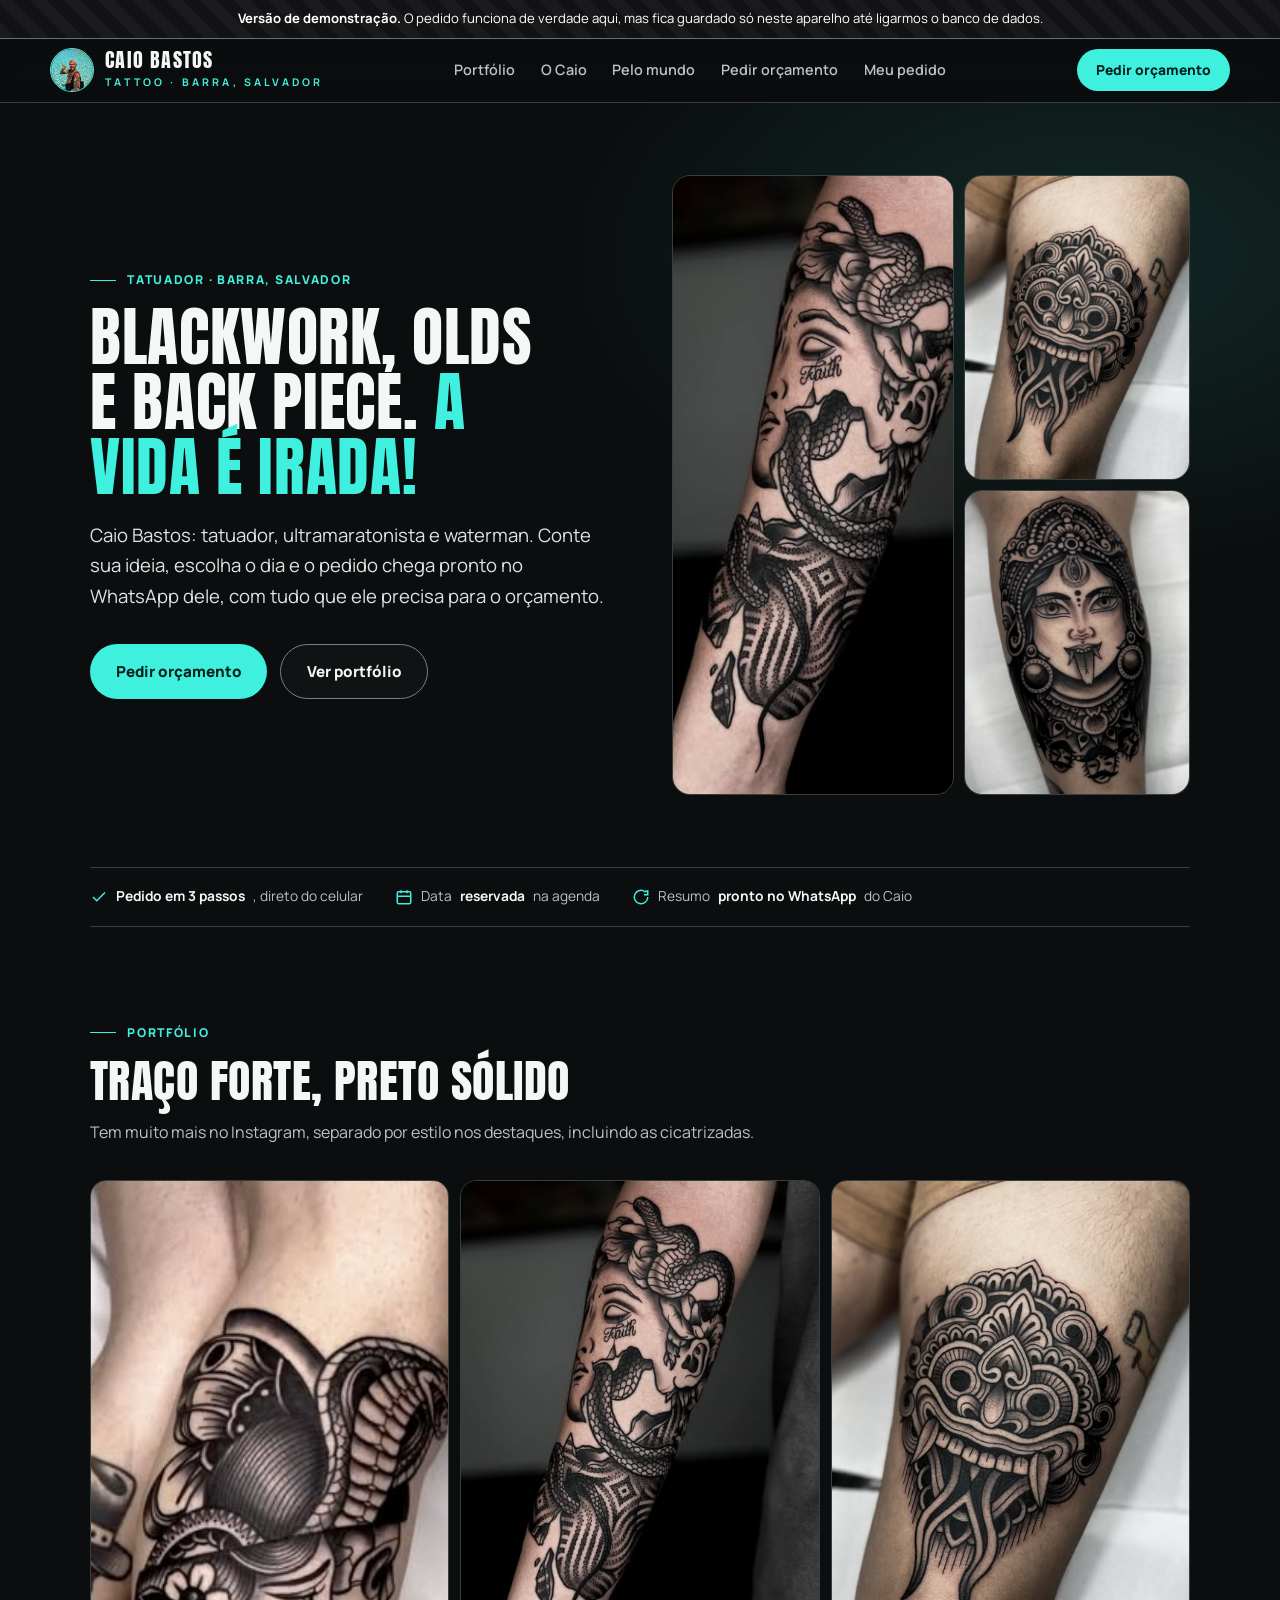
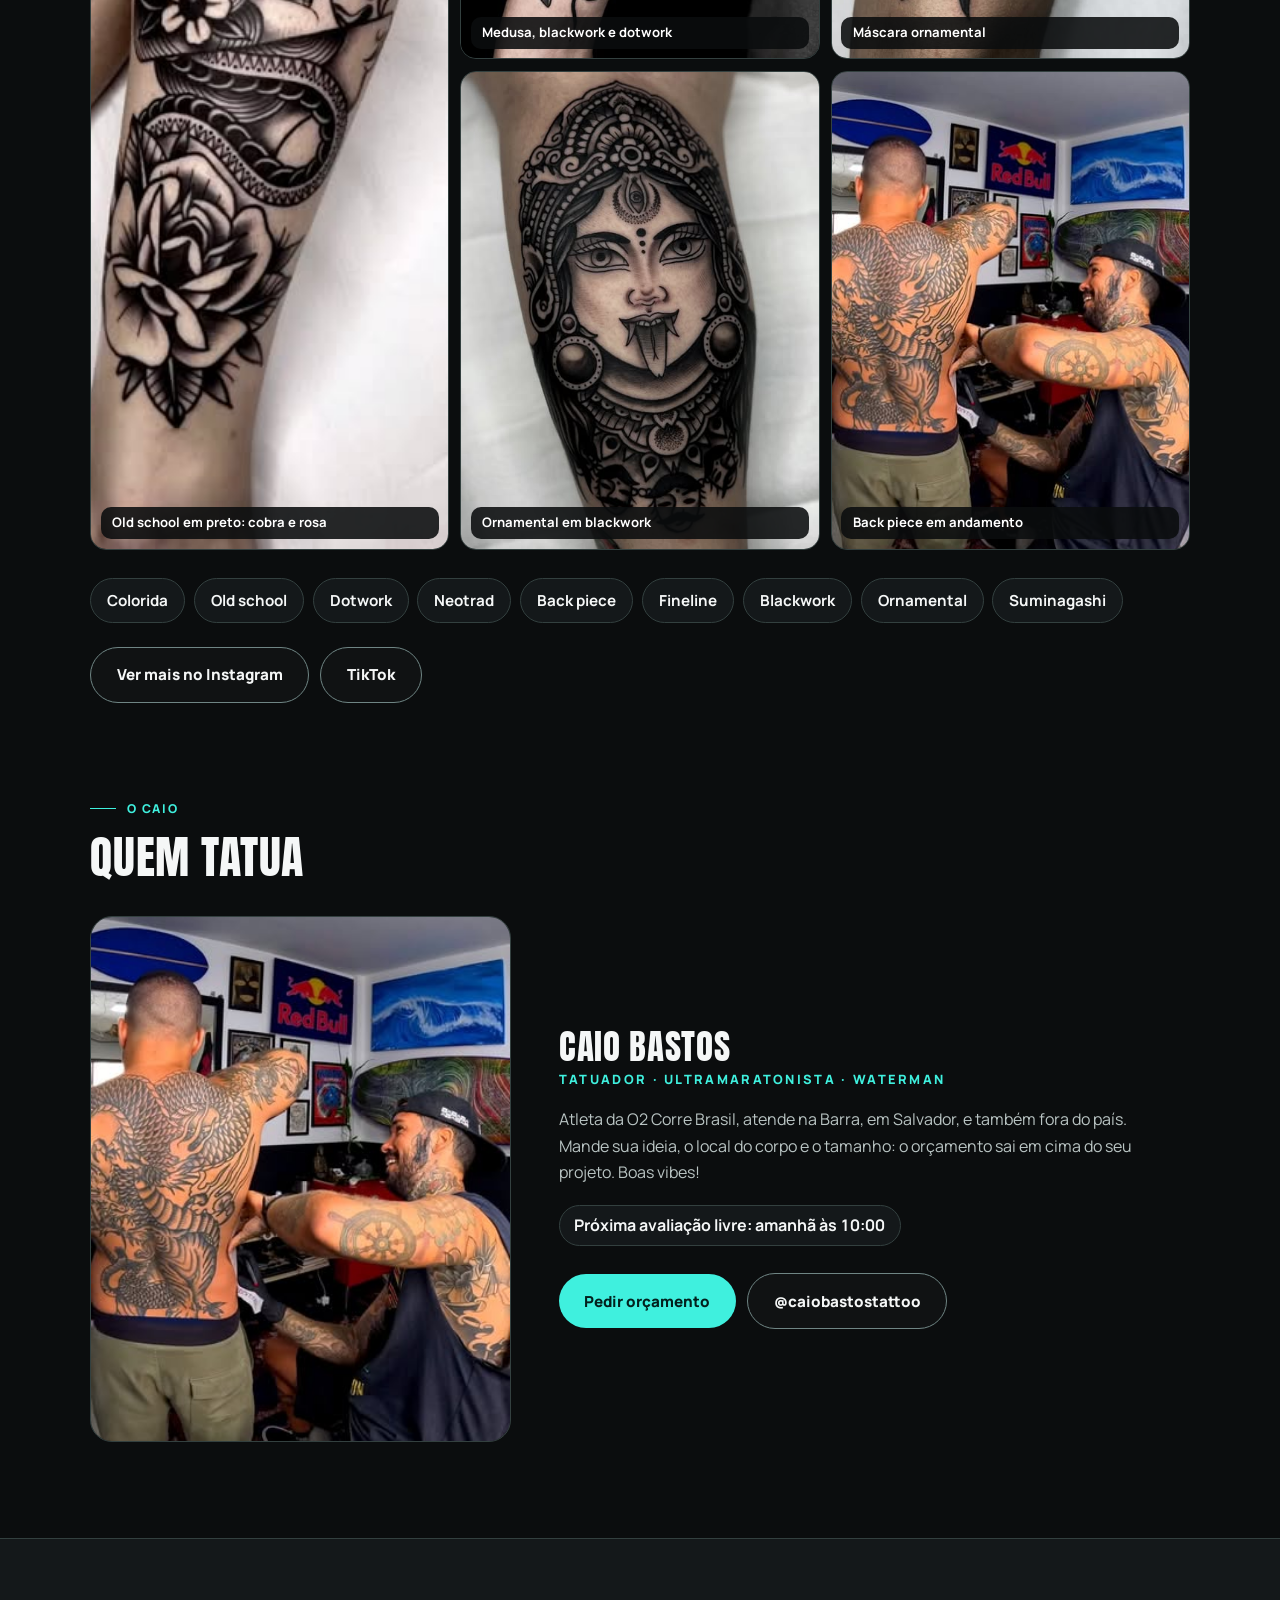
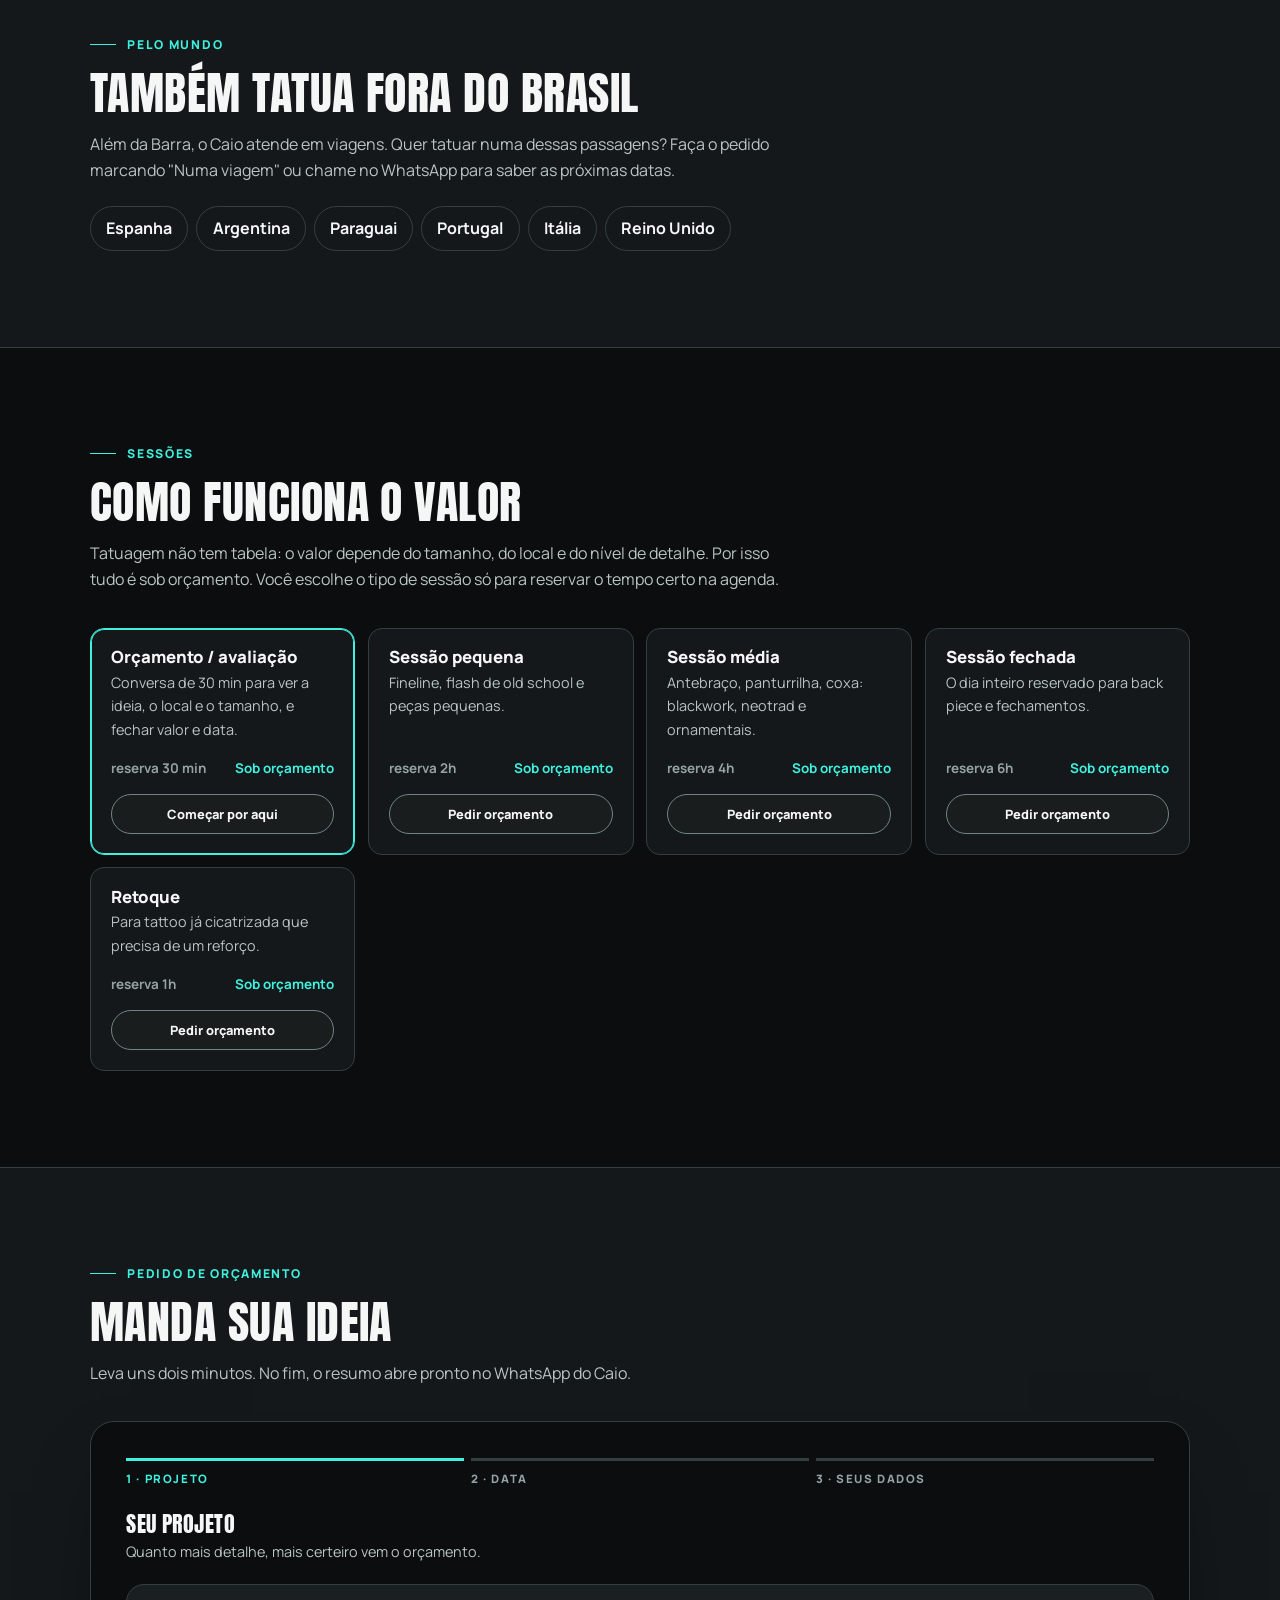
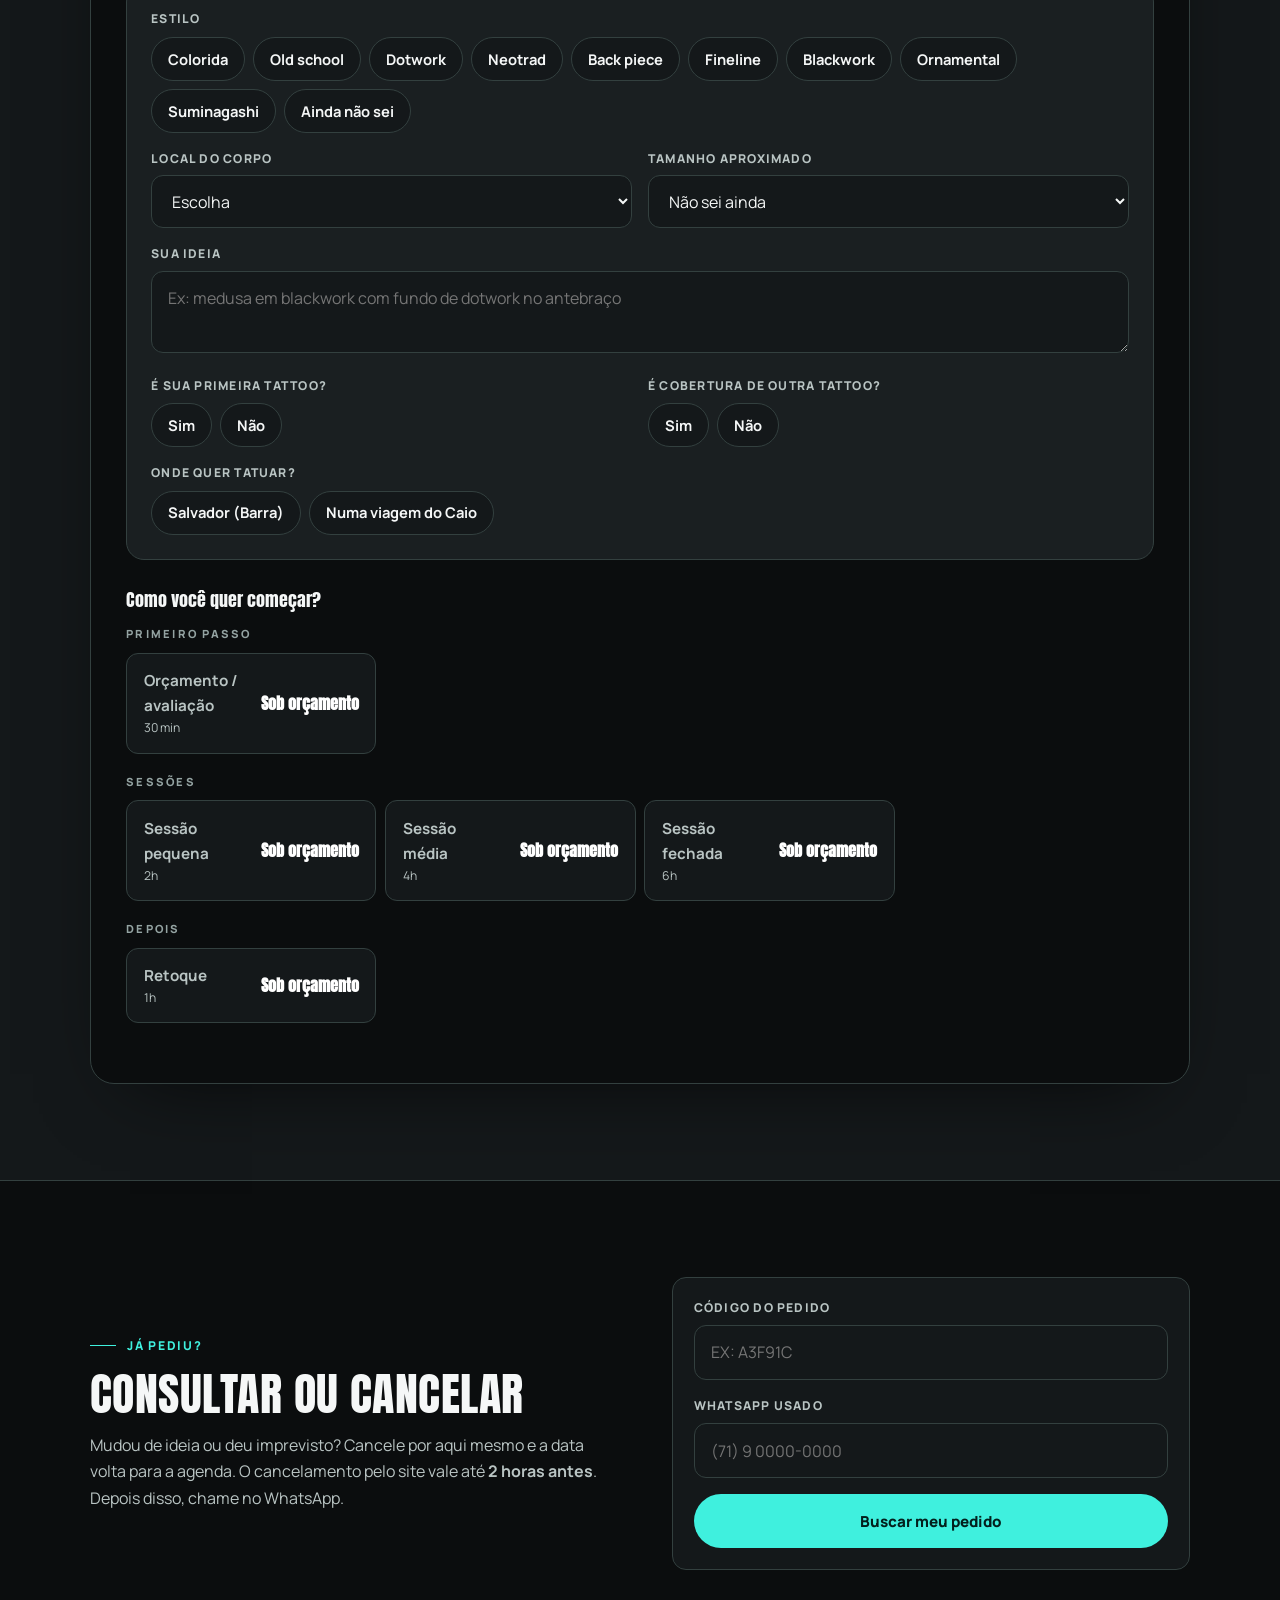
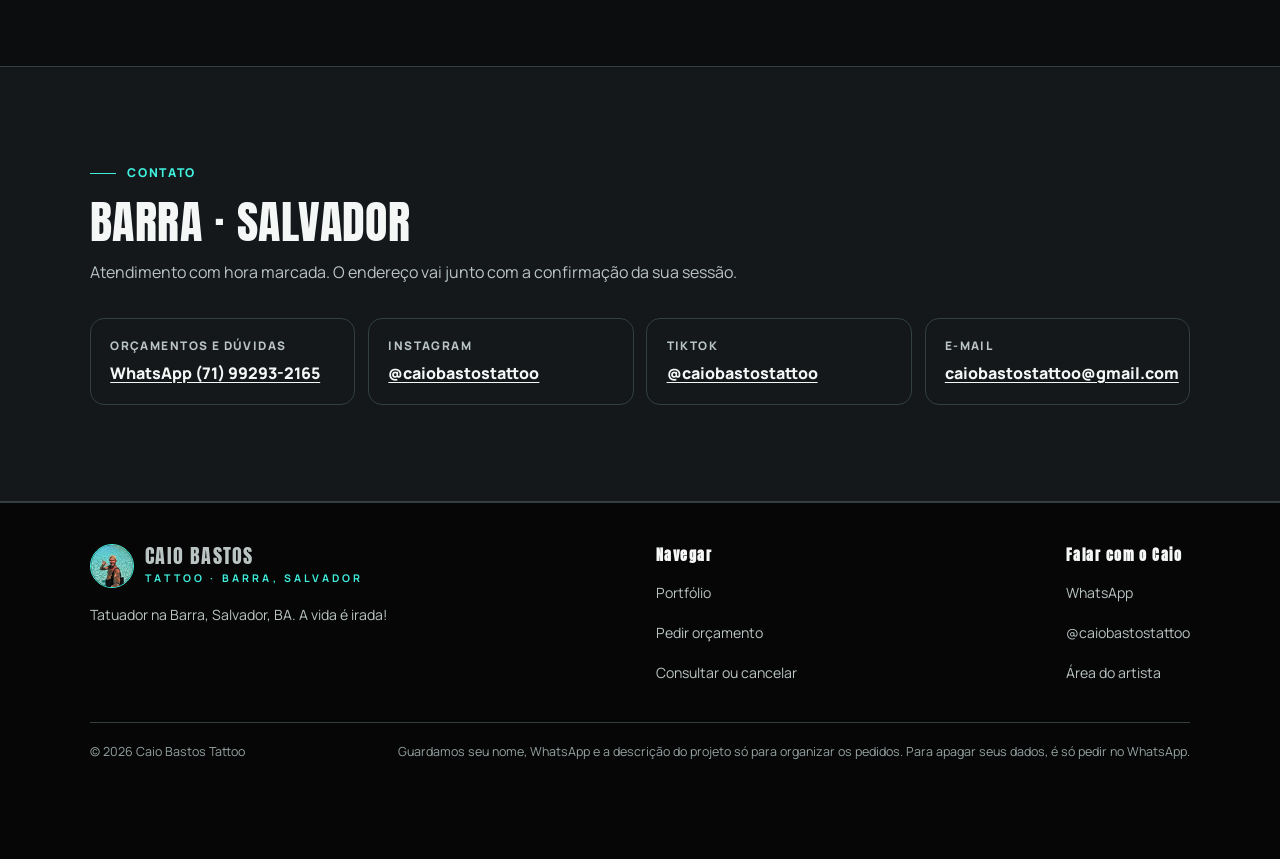
==== index.html @ d9822161 "Atualiza o site" ====
<!DOCTYPE html>
<html lang="pt-BR">
<head>
<meta charset="UTF-8">
<meta name="viewport" content="width=device-width, initial-scale=1.0">
<title>Caio Bastos Tattoo · Orçamento na Barra, Salvador</title>
<meta name="description" content="Caio Bastos, tatuador na Barra, Salvador. Blackwork, olds, dotwork, neotrad, back piece, fineline, ornamentais e suminagashi. Conte sua ideia e reserve a data.">
<meta name="theme-color" content="#0B0D0E">
<link rel="icon" href="fotos/perfil.jpg">

<meta property="og:type" content="website">
<meta property="og:title" content="Caio Bastos Tattoo · Peça seu orçamento">
<meta property="og:description" content="Conte sua ideia, escolha o dia e mande o pedido pronto no WhatsApp do Caio.">
<meta property="og:image" content="fotos/post-3.jpg">
<meta property="og:locale" content="pt_BR">
<meta name="twitter:card" content="summary_large_image">

<link rel="preconnect" href="https://fonts.googleapis.com">
<link rel="preconnect" href="https://fonts.gstatic.com" crossorigin>
<link href="https://fonts.googleapis.com/css2?family=Anton&family=Manrope:wght@400;500;600;700;800&display=swap" rel="stylesheet">
<link rel="stylesheet" href="assets/estilo.css?v=20260923223228">

<script type="application/ld+json">
{
  "@context":"https://schema.org",
  "@type":"TattooParlor",
  "name":"Caio Bastos Tattoo",
  "slogan":"A vida é irada!",
  "image":"fotos/post-3.jpg",
  "telephone":"+55 71 99293-2165",
  "email":"caiobastostattoo@gmail.com",
  "address":{"@type":"PostalAddress","addressLocality":"Salvador","addressRegion":"BA","addressCountry":"BR"},
  "sameAs":["https://www.instagram.com/caiobastostattoo/","https://www.tiktok.com/@caiobastostattoo","https://linktr.ee/caiobastostattoo"]
}
</script>
</head>
<body>

<div id="faixa-demo" class="faixa-demo" hidden>
  <b>Versão de demonstração.</b> O pedido funciona de verdade aqui, mas fica guardado só neste aparelho até ligarmos o banco de dados.
</div>

<!-- ================= TOPO ================= -->
<header class="topo">
  <div class="wrap topo-in">
    <a class="marca" href="#" aria-label="Caio Bastos Tattoo, início">
      <img src="fotos/perfil.jpg" alt="" width="44" height="44">
      <span><b>CAIO BASTOS</b><small>Tattoo · Barra, Salvador</small></span>
    </a>
    <nav class="menu">
      <a href="#portfolio">Portfólio</a>
      <a href="#artista">O Caio</a>
      <a href="#viagens">Pelo mundo</a>
      <a href="#agendar">Pedir orçamento</a>
      <a href="#meu-horario">Meu pedido</a>
    </nav>
    <a class="btn btn-prata" href="#agendar">Pedir orçamento</a>
  </div>
</header>

<!-- ================= CAPA: portfólio na frente ================= -->
<section class="capa capa-tattoo">
  <div class="wrap capa-in">
    <div class="capa-txt">
      <p class="olho">Tatuador · Barra, Salvador</p>
      <h1>Blackwork, olds e back piece. <span class="prata-texto">A vida é irada!</span></h1>
      <p class="lead">
        Caio Bastos: tatuador, ultramaratonista e waterman. Conte sua ideia, escolha o dia
        e o pedido chega pronto no WhatsApp dele, com tudo que ele precisa para o orçamento.
      </p>
      <div class="capa-ctas">
        <a class="btn btn-prata" href="#agendar">Pedir orçamento</a>
        <a class="btn btn-linha" href="#portfolio">Ver portfólio</a>
      </div>
    </div>

    <div class="mosaico" aria-label="Trabalhos do Caio">
      <figure><img src="fotos/post-3.jpg" style="object-position:40% 50%" alt="Medusa em blackwork com dotwork no antebraço."></figure>
      <figure><img src="fotos/post-1.jpg" alt="Máscara ornamental em blackwork na coxa."></figure>
      <figure><img src="fotos/post-5.jpg" alt="Divindade ornamental em blackwork na perna."></figure>
    </div>
  </div>
</section>

<div class="wrap">
  <div class="selos">
    <span><svg width="18" height="18" viewBox="0 0 24 24" fill="none" stroke="currentColor" stroke-width="2"><path d="M20 6 9 17l-5-5"/></svg><b>Pedido em 3 passos</b>, direto do celular</span>
    <span><svg width="18" height="18" viewBox="0 0 24 24" fill="none" stroke="currentColor" stroke-width="2"><rect x="3" y="5" width="18" height="16" rx="2"/><path d="M8 3v4M16 3v4M3 11h18"/></svg>Data <b>reservada</b> na agenda</span>
    <span><svg width="18" height="18" viewBox="0 0 24 24" fill="none" stroke="currentColor" stroke-width="2"><path d="M21 12a9 9 0 1 1-3.6-7.2L21 4v5h-5"/></svg>Resumo <b>pronto no WhatsApp</b> do Caio</span>
  </div>
</div>

<!-- ================= PORTFÓLIO ================= -->
<section class="secao" id="portfolio">
  <div class="wrap">
    <p class="olho">Portfólio</p>
    <h2>Traço forte, preto sólido</h2>
    <p class="sub">Tem muito mais no Instagram, separado por estilo nos destaques, incluindo as cicatrizadas.</p>
    <div class="portfolio">
      <figure class="grande"><img src="fotos/post-2.jpg" loading="lazy" alt="Old school em preto na perna: rosto com flor, cobra e rosa."><figcaption>Old school em preto: cobra e rosa</figcaption></figure>
      <figure><img src="fotos/post-3.jpg" loading="lazy" alt="Medusa em blackwork com dotwork no antebraço."><figcaption>Medusa, blackwork e dotwork</figcaption></figure>
      <figure><img src="fotos/post-1.jpg" loading="lazy" alt="Máscara ornamental em blackwork na coxa."><figcaption>Máscara ornamental</figcaption></figure>
      <figure><img src="fotos/post-5.jpg" loading="lazy" alt="Divindade ornamental em blackwork na perna."><figcaption>Ornamental em blackwork</figcaption></figure>
      <figure><img src="fotos/post-4.jpg" loading="lazy" style="object-position:50% 72%" alt="Caio Bastos trabalhando num back piece nas costas de um cliente."><figcaption>Back piece em andamento</figcaption></figure>
    </div>
    <div class="estilos" id="lista-estilos"></div>
    <div class="acoes">
      <a class="btn btn-linha" href="https://www.instagram.com/caiobastostattoo/" target="_blank" rel="noopener">Ver mais no Instagram</a>
      <a class="btn btn-linha" href="https://www.tiktok.com/@caiobastostattoo" target="_blank" rel="noopener">TikTok</a>
    </div>
  </div>
</section>

<!-- ================= ARTISTA ================= -->
<section class="secao" id="artista" style="padding-top:0">
  <div class="wrap">
    <p class="olho">O Caio</p>
    <h2>Quem tatua</h2>
    <div class="artista">
      <figure class="artista-foto"><img src="fotos/post-4.jpg" loading="lazy" style="object-position:70% 70%" alt="Caio Bastos tatuando no estúdio."></figure>
      <div>
        <h3>Caio Bastos</h3>
        <p class="cargo">Tatuador · Ultramaratonista · Waterman</p>
        <p>
          Atleta da O2 Corre Brasil, atende na Barra, em Salvador, e também fora do país.
          Mande sua ideia, o local do corpo e o tamanho: o orçamento sai em cima do seu projeto.
          Boas vibes!
        </p>
        <span class="livre" id="livre-avaliacao">Vendo a agenda…</span>
        <div class="acoes">
          <a class="btn btn-prata" href="#agendar">Pedir orçamento</a>
          <a class="btn btn-linha" href="https://www.instagram.com/caiobastostattoo/" target="_blank" rel="noopener">@caiobastostattoo</a>
        </div>
      </div>
    </div>
  </div>
</section>

<!-- ================= VIAGENS ================= -->
<section class="secao" id="viagens" style="background:var(--grafite);border-block:1px solid var(--borda)">
  <div class="wrap">
    <p class="olho">Pelo mundo</p>
    <h2>Também tatua fora do Brasil</h2>
    <p class="sub">
      Além da Barra, o Caio atende em viagens. Quer tatuar numa dessas passagens?
      Faça o pedido marcando "Numa viagem" ou chame no WhatsApp para saber as próximas datas.
    </p>
    <div class="paises" id="paises"></div>
  </div>
</section>

<!-- ================= SESSÕES ================= -->
<section class="secao" id="sessoes">
  <div class="wrap">
    <p class="olho">Sessões</p>
    <h2>Como funciona o valor</h2>
    <p class="sub">
      Tatuagem não tem tabela: o valor depende do tamanho, do local e do nível de detalhe.
      Por isso tudo é sob orçamento. Você escolhe o tipo de sessão só para reservar o tempo certo na agenda.
    </p>
    <div class="tipos" id="tipos"><div class="carregando">Carregando…</div></div>
  </div>
</section>

<!-- ================= PEDIDO ================= -->
<section class="secao agendar" id="agendar">
  <div class="wrap">
    <p class="olho">Pedido de orçamento</p>
    <h2>Manda sua ideia</h2>
    <p class="sub">Leva uns dois minutos. No fim, o resumo abre pronto no WhatsApp do Caio.</p>

    <div class="painel" id="agendar-app">

      <div class="passos" id="passos">
        <div class="passo" data-estado="atual">1 · Artista</div>
        <div class="passo" data-estado="aberto">2 · Projeto</div>
        <div class="passo" data-estado="aberto">3 · Data</div>
        <div class="passo" data-estado="aberto">4 · Seus dados</div>
      </div>

      <div class="escolhas" id="escolhas" hidden></div>

      <!-- 1 (some sozinha: um artista só) -->
      <div class="etapa" data-etapa="1" data-ativa>
        <h3>Com quem você quer tatuar?</h3>
        <div class="lista-barbeiros" id="lista-barbeiros"></div>
      </div>

      <!-- 2 -->
      <div class="etapa" data-etapa="2">
        <h3>Seu projeto</h3>
        <p class="dica">Quanto mais detalhe, mais certeiro vem o orçamento.</p>

        <div class="projeto" id="projeto">
          <div class="campos">
            <div id="pj-estilo-box">
              <span class="rotulo-campo">Estilo</span>
              <div class="chips" id="pj-estilo" role="group" aria-label="Estilo"></div>
            </div>
            <div class="campos-2">
              <div class="campo">
                <label for="pj-local">Local do corpo</label>
                <select id="pj-local">
                  <option value="">Escolha</option>
                  <option>Antebraço</option><option>Braço</option><option>Ombro</option>
                  <option>Mão / dedos</option><option>Costas</option><option>Costela</option>
                  <option>Peito</option><option>Barriga</option><option>Coxa</option>
                  <option>Perna / panturrilha</option><option>Pé / tornozelo</option>
                  <option>Pescoço / nuca</option><option>Outro</option>
                </select>
              </div>
              <div class="campo">
                <label for="pj-tamanho">Tamanho aproximado</label>
                <select id="pj-tamanho">
                  <option value="">Não sei ainda</option>
                  <option>Até 5 cm</option><option>5 a 10 cm</option><option>10 a 20 cm</option>
                  <option>Mais de 20 cm</option><option>Fechamento (braço, perna ou costas)</option>
                </select>
              </div>
            </div>
            <div class="campo">
              <label for="pj-ideia">Sua ideia</label>
              <textarea id="pj-ideia" maxlength="600" placeholder="Ex: medusa em blackwork com fundo de dotwork no antebraço"></textarea>
            </div>
            <div class="campos-2">
              <div>
                <span class="rotulo-campo">É sua primeira tattoo?</span>
                <div class="chips" data-grupo="primeira" data-rotulo="Primeira tattoo"><button type="button" class="chip" aria-pressed="false">Sim</button><button type="button" class="chip" aria-pressed="false">Não</button></div>
              </div>
              <div>
                <span class="rotulo-campo">É cobertura de outra tattoo?</span>
                <div class="chips" data-grupo="cobertura" data-rotulo="Cobertura"><button type="button" class="chip" aria-pressed="false">Sim</button><button type="button" class="chip" aria-pressed="false">Não</button></div>
              </div>
            </div>
            <div>
              <span class="rotulo-campo">Onde quer tatuar?</span>
              <div class="chips" data-grupo="onde" data-rotulo="Onde"><button type="button" class="chip" aria-pressed="false">Salvador (Barra)</button><button type="button" class="chip" aria-pressed="false">Numa viagem do Caio</button></div>
            </div>
          </div>
        </div>

        <p class="passo-titulo">Como você quer começar?</p>
        <div id="msg-projeto"></div>
        <div id="lista-servicos"></div>
        <div class="acoes"><button class="voltar" type="button" data-voltar="1">← Trocar o artista</button></div>
      </div>

      <!-- 3 -->
      <div class="etapa" data-etapa="3">
        <h3>Escolha o dia preferido</h3>
        <p class="dica">O horário marca o começo da sessão em Salvador. Se for numa viagem, escolha qualquer data: o Caio combina o resto pelo WhatsApp.</p>
        <div class="fita" id="fita-dias"></div>
        <p class="titulo-dia" id="titulo-dia"></p>
        <div id="caixa-horas"></div>
        <div class="acoes"><button class="voltar" type="button" data-voltar="2">← Voltar ao projeto</button></div>
      </div>

      <!-- 4 -->
      <div class="etapa" data-etapa="4">
        <h3>Quase lá</h3>
        <p class="dica">Só falta saber com quem o Caio vai falar.</p>
        <div class="resumo" id="resumo"></div>
        <form id="form-cliente" novalidate>
          <div class="campos">
            <div class="campo">
              <label for="cli-nome">Seu nome</label>
              <input id="cli-nome" name="nome" type="text" autocomplete="name" placeholder="Como te chamam" required>
            </div>
            <div class="campo">
              <label for="cli-tel">WhatsApp</label>
              <input id="cli-tel" name="tel" type="tel" inputmode="numeric" autocomplete="tel" placeholder="(71) 9 0000-0000" required>
              <p class="ajuda">Para o Caio falar com você sobre o orçamento. Não vai para lista de propaganda.</p>
            </div>
            <div class="campo">
              <label for="cli-obs">Referência <span style="text-transform:none;letter-spacing:0;font-weight:500">(opcional)</span></label>
              <textarea id="cli-obs" name="obs" maxlength="240" placeholder="Link de uma imagem de referência, ou algo que o Caio precisa saber"></textarea>
            </div>
          </div>
          <div id="msg-form"></div>
          <div class="acoes">
            <button class="btn btn-prata" id="btn-confirmar" type="submit">Enviar pedido</button>
            <button class="voltar" type="button" data-voltar="3">← Trocar o dia</button>
          </div>
        </form>
      </div>

      <!-- 5 -->
      <div class="etapa" data-etapa="5">
        <div class="sucesso">
          <div class="selo-ok" aria-hidden="true">
            <svg width="30" height="30" viewBox="0 0 24 24" fill="none" stroke="currentColor" stroke-width="3" stroke-linecap="round" stroke-linejoin="round"><path d="M20 6 9 17l-5-5"/></svg>
          </div>
          <h3>Pedido enviado</h3>
          <p class="com">com <span id="ok-barbeiro"></span></p>
          <p class="dica" id="ok-linha" style="color:var(--cinza);margin:.4rem 0 1rem"></p>
          <p style="font-size:.76rem;letter-spacing:.16em;text-transform:uppercase;color:var(--cinza);font-weight:800">Seu código</p>
          <div class="codigo" id="ok-codigo"></div>
          <p style="max-width:34rem;margin:0 auto 1.4rem;color:var(--cinza);font-size:.95rem">
            A data fica reservada. Agora mande o resumo no WhatsApp: o valor é combinado
            com o Caio antes da sessão. Com esse código você consulta ou cancela até 2 horas antes.
          </p>
          <div class="acoes" style="justify-content:center">
            <a class="btn btn-zap" id="ok-zap" target="_blank" rel="noopener">Mandar resumo no WhatsApp</a>
            <button class="btn btn-linha" id="ok-copiar" type="button">Copiar resumo</button>
            <a class="btn btn-linha" id="ok-ics">Salvar no calendário</a>
            <button class="btn btn-linha" id="btn-novo" type="button">Fazer outro pedido</button>
          </div>
          <p class="copiado" id="ok-copiado" aria-live="polite"></p>
        </div>
      </div>

    </div>
  </div>
</section>

<!-- ================= MEU PEDIDO ================= -->
<section class="secao" id="meu-horario">
  <div class="wrap dupla">
    <div>
      <p class="olho">Já pediu?</p>
      <h2>Consultar ou cancelar</h2>
      <p class="sub">
        Mudou de ideia ou deu imprevisto? Cancele por aqui mesmo e a data volta para a agenda.
        O cancelamento pelo site vale até <b>2 horas antes</b>. Depois disso, chame no WhatsApp.
      </p>
    </div>
    <div class="cartao">
      <form id="form-consulta">
        <div class="campos">
          <div class="campo">
            <label for="con-codigo">Código do pedido</label>
            <input id="con-codigo" type="text" placeholder="Ex: A3F91C" style="text-transform:uppercase" required>
          </div>
          <div class="campo">
            <label for="con-tel">WhatsApp usado</label>
            <input id="con-tel" type="tel" inputmode="numeric" placeholder="(71) 9 0000-0000" required>
          </div>
          <button class="btn btn-prata btn-bloco" type="submit">Buscar meu pedido</button>
        </div>
      </form>
      <div id="saida-consulta"></div>
    </div>
  </div>
</section>

<!-- ================= CONTATO ================= -->
<section class="secao" id="local" style="background:var(--grafite);border-block:1px solid var(--borda)">
  <div class="wrap">
    <p class="olho">Contato</p>
    <h2>Barra · Salvador</h2>
    <p class="sub">Atendimento com hora marcada. O endereço vai junto com a confirmação da sua sessão.</p>
    <div class="contatos">
      <div class="contato"><b class="rot">Orçamentos e dúvidas</b><a id="link-contato" href="https://wa.me/5571992932165" target="_blank" rel="noopener">WhatsApp (71) 99293-2165</a></div>
      <div class="contato"><b class="rot">Instagram</b><a href="https://www.instagram.com/caiobastostattoo/" target="_blank" rel="noopener">@caiobastostattoo</a></div>
      <div class="contato"><b class="rot">TikTok</b><a href="https://www.tiktok.com/@caiobastostattoo" target="_blank" rel="noopener">@caiobastostattoo</a></div>
      <div class="contato"><b class="rot">E-mail</b><a href="mailto:caiobastostattoo@gmail.com">caiobastostattoo@gmail.com</a></div>
    </div>
  </div>
</section>

<!-- ================= RODAPÉ ================= -->
<footer class="rodape">
  <div class="wrap">
    <div class="rodape-in">
      <div style="max-width:22rem">
        <a class="marca" href="#" style="margin-bottom:.9rem">
          <img src="fotos/perfil.jpg" alt="" width="44" height="44">
          <span><b>CAIO BASTOS</b><small>Tattoo · Barra, Salvador</small></span>
        </a>
        <p>Tatuador na Barra, Salvador, BA. A vida é irada!</p>
      </div>
      <div>
        <b class="rodape-titulo">Navegar</b>
        <ul class="rodape-links">
          <li><a href="#portfolio">Portfólio</a></li>
          <li><a href="#agendar">Pedir orçamento</a></li>
          <li><a href="#meu-horario">Consultar ou cancelar</a></li>
        </ul>
      </div>
      <div>
        <b class="rodape-titulo">Falar com o Caio</b>
        <ul class="rodape-links">
          <li><a href="https://wa.me/5571992932165" target="_blank" rel="noopener">WhatsApp</a></li>
          <li><a href="https://www.instagram.com/caiobastostattoo/" target="_blank" rel="noopener">@caiobastostattoo</a></li>
          <li><a href="admin.html">Área do artista</a></li>
        </ul>
      </div>
    </div>
    <div class="creditos">
      <span>© <span id="ano"></span> Caio Bastos Tattoo</span>
      <span>Guardamos seu nome, WhatsApp e a descrição do projeto só para organizar os pedidos. Para apagar seus dados, é só pedir no WhatsApp.</span>
    </div>
  </div>
</footer>

<a class="flutua" href="#agendar">
  <svg width="18" height="18" viewBox="0 0 24 24" fill="none" stroke="currentColor" stroke-width="2"><path d="M12 20h9M16.5 3.5a2.1 2.1 0 0 1 3 3L7 19l-4 1 1-4Z"/></svg>
  Pedir orçamento
</a>

<script src="assets/config.js?v=20260923223228"></script>
<script src="assets/tattoo.js?v=20260923223228"></script>
<script src="assets/agenda.js?v=20260923223228"></script>
</body>
</html>
---- assets/estilo.css ----
/* =====================================================================
   Caio Bastos Tattoo — folha de estilo
   Artista solo e esportista: blackwork forte sobre fundo quase preto,
   tipografia condensada de camiseta de corrida e o verde-água do mar
   da foto de perfil como cor de ação. Alto contraste do começo ao fim.
   ===================================================================== */

:root{
  --fundo:      #0B0D0E;
  --grafite:    #14181A;
  --carvao:     #1A1F21;
  --chumbo:     #232A2C;
  --borda:      #33403F;

  --prata:       #3FF0DE;
  --prata-clara: #FFFFFF;
  --prata-fundo: #5E7372;
  --prata-gradiente: linear-gradient(#3FF0DE,#3FF0DE);

  --tinta:       #3FF0DE;
  --tinta-contra:#03201D;
  --anel:        rgba(63,240,222,.35);
  --legenda:     rgba(11,13,14,.88);
  --legenda-txt: #FFFFFF;

  --creme:      #F5F7F7;
  --cinza:      #B9C4C3;
  --cinza-fraco:#94A3A2;
  --verde-zap:  #25D366;
  --vermelho:   #FF7A6E;

  --display: 'Anton', 'Impact', 'Arial Narrow', sans-serif;
  --corpo:   'Manrope', system-ui, sans-serif;

  --raio:  14px;
  --larg:  1180px;
}

*{margin:0;padding:0;box-sizing:border-box}
[hidden]{display:none !important}
html{scroll-behavior:smooth;scroll-padding-top:80px}
body{
  font-family:var(--corpo);
  background:var(--fundo);
  color:var(--creme);
  line-height:1.65;
  overflow-x:clip;
  -webkit-font-smoothing:antialiased;
}
img{display:block;max-width:100%}
a{color:inherit;text-decoration:none}
button{font:inherit;color:inherit;background:none;border:none;cursor:pointer}
:focus-visible{outline:2px solid var(--prata);outline-offset:3px;border-radius:6px}

.wrap{max-width:var(--larg);margin:0 auto;padding:0 clamp(1rem,4vw,2.5rem)}
.secao{padding:clamp(3.5rem,8vw,6rem) 0}

h1,h2,h3,.display{font-family:var(--display);font-weight:700;line-height:1.1;letter-spacing:.02em}
h2{font-size:clamp(1.9rem,4.4vw,2.9rem)}
h3{font-size:1.1rem;letter-spacing:.04em}

.olho{
  font-size:.76rem;font-weight:800;letter-spacing:.24em;text-transform:uppercase;color:var(--prata);
  display:flex;align-items:center;gap:.7rem;margin-bottom:.9rem;
}
.olho::before{content:"";width:26px;height:1px;background:var(--prata);flex:none}
.sub{color:var(--cinza);max-width:44rem;margin-top:.9rem}
.prata-texto{
  background:var(--prata-gradiente);-webkit-background-clip:text;background-clip:text;
  -webkit-text-fill-color:transparent;color:var(--prata);
}

/* ---------- botões ---------- */
.btn{
  display:inline-flex;align-items:center;justify-content:center;gap:.55rem;
  padding:.9rem 1.6rem;border-radius:100px;font-weight:800;font-size:.95rem;min-height:48px;
  transition:transform .15s ease, box-shadow .15s ease, background .15s ease, border-color .15s;
  text-align:center;
}
.btn:active{transform:translateY(1px)}
.btn-prata{background:var(--prata-gradiente);color:#111113;box-shadow:0 8px 26px -12px var(--prata)}
.btn-prata:hover{box-shadow:0 12px 32px -8px var(--prata)}
.btn-linha{border:1px solid var(--borda);color:var(--creme);background:rgba(255,255,255,.02)}
.btn-linha:hover{border-color:var(--prata);color:var(--prata-clara)}
.btn-zap{background:var(--verde-zap);color:#05301A}
.btn-bloco{width:100%}
.btn:disabled{opacity:.45;cursor:not-allowed;transform:none}

/* ---------- topo ---------- */
.topo{
  position:sticky;top:0;z-index:60;
  background:rgba(10,10,11,.86);backdrop-filter:blur(14px);-webkit-backdrop-filter:blur(14px);
  border-bottom:1px solid var(--borda);
}
.topo-in{display:flex;align-items:center;justify-content:space-between;gap:1rem;padding:.6rem 0}
.marca{display:flex;align-items:center;gap:.7rem}
.marca img{width:44px;height:44px;flex:none;border-radius:10px;object-fit:cover;border:1px solid var(--prata-fundo)}
.marca b{font-family:var(--display);font-size:1.12rem;letter-spacing:.12em;line-height:1;display:block}
.marca small{display:block;font-size:.66rem;letter-spacing:.3em;color:var(--prata);text-transform:uppercase;font-weight:700;margin-top:.25rem}
.menu{display:flex;align-items:center;gap:1.6rem}
.menu a{font-size:.9rem;font-weight:600;color:var(--cinza)}
.menu a:hover{color:var(--prata-clara)}
.topo .btn{padding:.6rem 1.2rem;font-size:.86rem;min-height:42px}
@media(max-width:900px){ .menu{display:none} }

/* ---------- capa ---------- */
.capa{position:relative;min-height:min(92vh,800px);display:flex;align-items:center;isolation:isolate;overflow:hidden}
.capa-foto{position:absolute;inset:0;z-index:-2;background:var(--grafite) center 38%/cover no-repeat}
.capa::after{
  content:"";position:absolute;inset:0;z-index:-1;
  background:
    radial-gradient(70% 60% at 12% 35%, rgba(214,218,226,.16), transparent 70%),
    linear-gradient(100deg, rgba(10,10,11,.97) 0%, rgba(10,10,11,.9) 42%, rgba(10,10,11,.45) 100%);
}
.capa-in{padding-block:clamp(3rem,7vw,5rem);width:100%;display:grid;grid-template-columns:1.15fr .85fr;gap:clamp(2rem,5vw,4rem);align-items:center}
.capa-foto{filter:blur(18px) saturate(.8);transform:scale(1.1)}
.capa-quadro{margin:0;border-radius:24px;overflow:hidden;border:1px solid var(--prata-fundo);aspect-ratio:4/5;box-shadow:0 40px 90px -40px #000,0 0 0 8px rgba(214,218,226,.06)}
.capa-quadro img{width:100%;height:100%;object-fit:cover;object-position:50% 45%}
.capa .selo-novo{
  display:inline-flex;align-items:center;gap:.5rem;border:1px solid var(--prata-fundo);
  background:rgba(214,218,226,.08);color:var(--prata-clara);border-radius:100px;
  padding:.35rem .9rem;font-size:.8rem;font-weight:700;letter-spacing:.04em;margin-bottom:1.2rem;
}
.capa h1{font-size:clamp(2.4rem,6.6vw,4.4rem);max-width:15ch}
.capa p.lead{font-size:clamp(1rem,2vw,1.16rem);color:#D6D8DD;max-width:36rem;margin:1.2rem 0 2rem}
.capa-ctas{display:flex;flex-wrap:wrap;gap:.8rem}
.capa-rostos{display:flex;align-items:center;gap:.8rem;margin-top:2.2rem;font-size:.86rem;color:var(--cinza)}
.capa-rostos .pilha{display:flex}
.capa-rostos .pilha img{width:42px;height:42px;border-radius:50%;object-fit:cover;object-position:50% 20%;border:2px solid var(--fundo);margin-left:-10px}
.capa-rostos .pilha img:first-child{margin-left:0}
.capa-rostos b{color:var(--creme)}
@media(max-width:700px){
  .capa::after{background:linear-gradient(180deg, rgba(10,10,11,.55) 0%, rgba(10,10,11,.92) 45%, rgba(10,10,11,.98) 100%)}
  .capa{min-height:auto}
}

@media(max-width:900px){
  .capa-in{grid-template-columns:1fr}
  .capa-quadro{order:-1;aspect-ratio:4/3;max-height:52vh}
}
.selos{display:flex;flex-wrap:wrap;gap:1.2rem 2rem;border-top:1px solid var(--borda);border-bottom:1px solid var(--borda);padding:1.1rem 0;font-size:.86rem;color:var(--cinza)}
.selos span{display:flex;align-items:center;gap:.5rem}
.selos svg{color:var(--prata);flex:none}
.selos b{color:var(--creme);font-weight:700}

/* ---------- equipe ---------- */
.equipe{display:grid;grid-template-columns:repeat(3,1fr);gap:1.1rem;margin-top:2.4rem}
@media(max-width:900px){ .equipe{grid-template-columns:1fr 1fr} }
@media(max-width:560px){ .equipe{grid-template-columns:1fr} }
.membro{
  position:relative;border-radius:20px;overflow:hidden;border:1px solid var(--borda);background:var(--carvao);
  aspect-ratio:4/5;isolation:isolate;
}
.membro img{position:absolute;inset:0;width:100%;height:100%;object-fit:cover;object-position:50% 25%;z-index:-1;transition:transform .5s ease}
.membro:hover img{transform:scale(1.04)}
.membro::after{content:"";position:absolute;inset:0;z-index:-1;background:linear-gradient(180deg,transparent 45%,rgba(10,10,11,.96) 100%)}
.membro-info{position:absolute;left:0;right:0;bottom:0;padding:1.3rem}
.membro-info h3{font-size:1.7rem;letter-spacing:.06em}
.membro-info p{font-size:.8rem;letter-spacing:.2em;text-transform:uppercase;color:var(--prata);font-weight:700;margin:.2rem 0 1rem}
.membro-acoes{display:flex;gap:.5rem;flex-wrap:wrap}
.membro-acoes .btn{padding:.6rem 1.1rem;font-size:.84rem;min-height:44px}

/* ---------- serviços ---------- */
.cardapio-grupo + .cardapio-grupo{margin-top:2rem}
.cardapio-titulo{font-family:var(--display);font-size:1rem;letter-spacing:.14em;color:var(--prata);margin-bottom:.8rem;display:flex;align-items:center;gap:.8rem}
.cardapio-titulo::after{content:"";flex:1;height:1px;background:var(--borda)}
.grade-servicos{display:grid;grid-template-columns:repeat(auto-fill,minmax(270px,1fr));gap:.8rem}
.servico{
  background:var(--grafite);border:1px solid var(--borda);border-radius:var(--raio);
  padding:1.15rem 1.25rem;display:flex;align-items:center;gap:1rem;
  transition:border-color .2s ease, transform .2s ease;
}
.servico:hover{border-color:var(--prata-fundo);transform:translateY(-2px)}
.servico-txt{flex:1;min-width:0}
.servico h3{font-family:var(--corpo);font-size:1rem;font-weight:800;letter-spacing:0}
.servico p{font-size:.84rem;color:var(--cinza);margin-top:.15rem}
.servico .tempo{font-size:.76rem;color:var(--cinza-fraco);margin-top:.35rem;display:flex;align-items:center;gap:.35rem}
.servico-dir{text-align:right;flex:none}
.servico .preco{font-family:var(--display);font-size:1.3rem;color:var(--prata-clara);white-space:nowrap;line-height:1.1}
.servico .preco small{display:block;font-family:var(--corpo);font-size:.66rem;letter-spacing:.08em;color:var(--cinza-fraco);text-transform:uppercase}
.servico .marcar{font-size:.82rem;font-weight:800;color:var(--prata);min-height:40px;display:inline-flex;align-items:center}
.servico .marcar:hover{color:var(--prata-clara)}

/* ---------- agendamento ---------- */
.agendar{background:var(--grafite);border-block:1px solid var(--borda)}
.painel{
  background:var(--fundo);border:1px solid var(--borda);border-radius:24px;
  padding:clamp(1.1rem,3.5vw,2.2rem);margin-top:2.2rem;
  box-shadow:0 30px 80px -40px rgba(0,0,0,.8);
}
.passos{display:grid;grid-auto-flow:column;grid-auto-columns:1fr;gap:.4rem;margin-bottom:1.4rem}
.passo{
  padding:.5rem 0 .2rem;border-top:3px solid var(--borda);
  font-size:.72rem;letter-spacing:.12em;text-transform:uppercase;color:var(--cinza-fraco);font-weight:800;
  transition:color .2s, border-color .2s;
}
.passo[data-estado="atual"]{border-color:var(--prata);color:var(--prata)}
.passo[data-estado="feito"]{border-color:var(--prata-fundo);color:var(--cinza)}
@media(max-width:520px){ .passo{font-size:.7rem;letter-spacing:.02em} }

.escolhas{display:flex;flex-wrap:wrap;gap:.5rem;margin-bottom:1.4rem}
.escolha{
  display:flex;flex-direction:column;align-items:flex-start;text-align:left;
  padding:.45rem .85rem;border-radius:10px;border:1px solid var(--borda);background:var(--grafite);
  font-size:.88rem;font-weight:700;line-height:1.3;
}
.escolha small{font-size:.64rem;letter-spacing:.14em;text-transform:uppercase;color:var(--cinza-fraco);font-weight:800}
.escolha:hover{border-color:var(--prata-fundo)}
.escolha::after{content:"trocar";font-size:.68rem;color:var(--prata);font-weight:700}

.etapa{display:none}
.etapa[data-ativa]{display:block;animation:sobe .25s ease}
@keyframes sobe{from{opacity:0;transform:translateY(6px)}to{opacity:1;transform:none}}
.etapa > h3{font-size:1.35rem;margin-bottom:.3rem}
.etapa > .dica{font-size:.9rem;color:var(--cinza);margin-bottom:1.3rem}

/* escolha de artista (some quando só há um) */
.lista-barbeiros{display:grid;grid-template-columns:repeat(auto-fill,minmax(210px,1fr));gap:.7rem}
.barbeiro-opcao{
  display:flex;align-items:center;gap:.9rem;text-align:left;width:100%;
  padding:.8rem;border-radius:16px;border:1px solid var(--borda);background:var(--grafite);
  transition:border-color .15s, background .15s, transform .15s;
}
.barbeiro-opcao:hover{border-color:var(--prata-fundo);transform:translateY(-1px)}
.barbeiro-opcao[aria-pressed="true"]{border-color:var(--prata);background:rgba(214,218,226,.09)}
.barbeiro-foto{width:64px;height:64px;border-radius:14px;overflow:hidden;flex:none;background:var(--chumbo);display:grid;place-items:center;color:var(--prata)}
.barbeiro-foto img{width:100%;height:100%;object-fit:cover;object-position:50% 22%}
.barbeiro-txt strong{display:block;font-family:var(--display);font-size:1.15rem;letter-spacing:.04em}
.barbeiro-txt span{font-size:.78rem;color:var(--cinza)}
.barbeiro-opcao.qualquer{border-style:dashed}

/* escolha de serviço */
.grupo-servico{font-size:.7rem;letter-spacing:.2em;text-transform:uppercase;color:var(--cinza-fraco);font-weight:800;margin:1.2rem 0 .55rem}
.grupo-servico:first-child{margin-top:0}
.lista-escolha{display:grid;grid-template-columns:repeat(auto-fill,minmax(240px,1fr));gap:.55rem}
.opcao{
  text-align:left;width:100%;padding:.9rem 1.05rem;border-radius:12px;min-height:56px;
  border:1px solid var(--borda);background:var(--grafite);
  display:flex;justify-content:space-between;align-items:center;gap:1rem;
  transition:border-color .15s, background .15s;
}
.opcao:hover{border-color:var(--prata-fundo)}
.opcao[aria-pressed="true"]{border-color:var(--prata);background:rgba(214,218,226,.09)}
.opcao strong{display:block;font-weight:700;font-size:.95rem}
.opcao span{font-size:.76rem;color:var(--cinza)}
.opcao .val{font-family:var(--display);font-size:1.02rem;font-weight:700;color:var(--prata-clara);white-space:nowrap;text-align:right}

/* fita de dias */
.fita{display:flex;gap:.5rem;overflow-x:auto;padding-bottom:.7rem;scroll-snap-type:x proximity;margin-bottom:1rem}
.fita::-webkit-scrollbar{height:5px}
.fita::-webkit-scrollbar-thumb{background:var(--borda);border-radius:9px}
.dia{
  flex:none;width:70px;padding:.7rem .3rem;border-radius:14px;text-align:center;
  border:1px solid var(--borda);background:var(--grafite);scroll-snap-align:start;
  transition:border-color .15s, background .15s;
}
.dia:hover:not(:disabled){border-color:var(--prata-fundo)}
.dia[aria-pressed="true"]{border-color:var(--prata);background:var(--prata-gradiente);color:#111113}
.dia[aria-pressed="true"] .sem,.dia[aria-pressed="true"] .mes{color:#2A2B30}
.dia:disabled{opacity:.3;cursor:not-allowed}
.dia:disabled .num{text-decoration:line-through}
.dia .sem{display:block;font-size:.66rem;letter-spacing:.1em;text-transform:uppercase;color:var(--cinza);font-weight:800}
.dia .num{display:block;font-family:var(--display);font-weight:700;font-size:1.45rem;line-height:1.15}
.dia .mes{display:block;font-size:.64rem;color:var(--cinza-fraco);text-transform:uppercase;letter-spacing:.08em;font-weight:700}
.titulo-dia{font-size:.9rem;color:var(--cinza);margin-bottom:1rem}
.titulo-dia:first-letter{text-transform:uppercase}

/* grade de horários */
.blocos-hora + .blocos-hora{margin-top:1.3rem}
.turno{font-size:.7rem;letter-spacing:.16em;text-transform:uppercase;color:var(--cinza-fraco);font-weight:800;margin-bottom:.55rem}
.grade-horas{display:grid;grid-template-columns:repeat(auto-fill,minmax(78px,1fr));gap:.45rem}
.hora{
  padding:.7rem .3rem;border-radius:10px;border:1px solid var(--borda);min-height:46px;
  background:var(--grafite);font-weight:800;font-size:.98rem;letter-spacing:.02em;font-variant-numeric:tabular-nums;
  transition:border-color .15s, background .15s;
}
.hora:hover{border-color:var(--prata);background:rgba(214,218,226,.1)}

/* formulário */
.campos{display:grid;gap:1rem;max-width:34rem}
.campo label{display:block;font-size:.76rem;letter-spacing:.1em;text-transform:uppercase;color:var(--cinza);font-weight:800;margin-bottom:.4rem}
.campo input,.campo textarea,.campo select{
  width:100%;padding:.85rem 1rem;border-radius:12px;font:inherit;font-size:1rem;
  background:var(--grafite);border:1px solid var(--borda);color:var(--creme);
}
.campo input:focus,.campo textarea:focus,.campo select:focus{outline:none;border-color:var(--prata)}
.campo textarea{resize:vertical;min-height:80px}
.campo .ajuda{font-size:.76rem;color:var(--cinza-fraco);margin-top:.35rem}

.resumo{
  background:var(--grafite);border:1px solid var(--borda);border-left:3px solid var(--prata);
  border-radius:12px;padding:1.1rem 1.25rem;margin-bottom:1.5rem;
}
.resumo dl{display:grid;grid-template-columns:auto 1fr;gap:.4rem 1.2rem;font-size:.92rem}
.resumo dt{color:var(--cinza-fraco);font-size:.74rem;letter-spacing:.1em;text-transform:uppercase;align-self:center;font-weight:800}
.resumo dd{font-weight:700}
.resumo .total{color:var(--prata-clara);font-family:var(--display);font-size:1.25rem}

.acoes{display:flex;gap:.7rem;flex-wrap:wrap;margin-top:1.5rem;align-items:center}
.voltar{font-size:.88rem;color:var(--cinza);display:inline-flex;align-items:center;gap:.4rem;min-height:44px;font-weight:600}
.voltar:hover{color:var(--prata-clara)}

/* avisos */
.aviso{padding:.85rem 1.1rem;border-radius:12px;font-size:.9rem;margin:1rem 0;border:1px solid}
.aviso-erro{background:rgba(224,101,96,.1);border-color:rgba(224,101,96,.45);color:#F6BDBA}
.aviso-ok{background:rgba(37,211,102,.08);border-color:rgba(37,211,102,.35);color:#A9EBC4}
.aviso-neutro{background:var(--grafite);border-color:var(--borda);color:var(--cinza)}
.vazio{text-align:center;padding:2.2rem 1rem;color:var(--cinza)}
.vazio b{display:block;font-family:var(--display);font-size:1.15rem;color:var(--creme);margin-bottom:.35rem}
.carregando{color:var(--cinza-fraco);font-size:.9rem;padding:1.2rem 0}

/* sucesso */
.sucesso{text-align:center;padding:1rem 0}
.selo-ok{
  width:68px;height:68px;border-radius:50%;margin:0 auto 1.1rem;
  display:grid;place-items:center;background:var(--prata-gradiente);color:#111113;
}
.sucesso h3{font-size:1.6rem}
.sucesso .com{color:var(--prata-clara);font-weight:700;margin-top:.3rem}
.codigo{
  display:inline-block;font-family:var(--display);font-size:2rem;font-weight:700;letter-spacing:.28em;
  padding:.5rem 1rem .5rem 1.28rem;border:1px dashed var(--prata-fundo);border-radius:12px;
  color:var(--prata-clara);margin:.4rem 0 1rem;
}

/* faixa demo */
.faixa-demo{
  background:repeating-linear-gradient(45deg,#1A1A1D 0 12px,#121214 12px 24px);
  border-bottom:1px solid var(--prata-fundo);color:var(--prata-clara);
  font-size:.82rem;text-align:center;padding:.5rem 1rem;
}
.faixa-demo b{color:#fff}

/* ---------- o estúdio ---------- */
.dupla{display:grid;grid-template-columns:1fr 1fr;gap:clamp(1.5rem,5vw,4rem);align-items:center}
@media(max-width:840px){ .dupla{grid-template-columns:1fr} }
.moldura{position:relative;border-radius:20px;overflow:hidden;border:1px solid var(--borda);aspect-ratio:4/5;background:var(--carvao)}
.moldura img{width:100%;height:100%;object-fit:cover}
.citacao{font-family:var(--display);font-size:clamp(1.25rem,2.6vw,1.7rem);line-height:1.35;color:var(--creme);margin:1.4rem 0}
.citacao span{color:var(--prata)}
.numeros{display:grid;grid-template-columns:repeat(3,1fr);gap:.6rem;margin:1.6rem 0}
.numero{background:var(--grafite);border:1px solid var(--borda);border-radius:12px;padding:.9rem 1rem}
.numero b{display:block;font-family:var(--display);font-size:1.7rem;line-height:1;color:var(--prata-clara)}
.numero span{display:block;font-size:.7rem;letter-spacing:.1em;text-transform:uppercase;color:var(--cinza);margin-top:.35rem;font-weight:700}

/* ---------- galeria ---------- */
.galeria{display:grid;grid-template-columns:2fr 1fr 1fr;grid-template-rows:repeat(2,minmax(180px,260px));gap:.7rem;margin-top:2.2rem}
.galeria figure{border-radius:16px;overflow:hidden;border:1px solid var(--borda);background:var(--carvao);position:relative;margin:0}
.galeria figure:first-child{grid-row:span 2}
.galeria img{width:100%;height:100%;object-fit:cover;transition:transform .5s ease}
.galeria figure:hover img{transform:scale(1.04)}
.galeria figcaption{position:absolute;left:.7rem;bottom:.7rem;font-size:.74rem;font-weight:700;background:rgba(10,10,11,.8);padding:.25rem .6rem;border-radius:100px}
@media(max-width:700px){
  .galeria{grid-template-columns:1fr 1fr;grid-template-rows:none}
  .galeria figure{aspect-ratio:1}
  .galeria figure:first-child{grid-column:span 2;grid-row:auto;aspect-ratio:4/3}
}

/* ---------- local ---------- */
.tabela-horario{width:100%;border-collapse:collapse;font-size:.94rem;margin-top:.6rem}
.tabela-horario td{padding:.6rem 0;border-bottom:1px solid var(--borda)}
.tabela-horario td:first-child{color:var(--cinza);width:7rem}
.tabela-horario td:last-child{text-align:right;font-weight:700}
.tabela-horario tr[data-hoje] td{color:var(--prata-clara)}
.tabela-horario tr[data-hoje] td:first-child::before{content:"● ";font-size:.7em;vertical-align:middle}

.mapa{border-radius:18px;overflow:hidden;border:1px solid var(--borda);aspect-ratio:16/12;background:var(--carvao)}
.mapa iframe{width:100%;height:100%;border:0;filter:grayscale(.3) contrast(1.05)}
.info-local{display:grid;gap:1.2rem}
.info-item{display:flex;gap:.85rem;align-items:flex-start}
.info-item svg{flex:none;margin-top:.2rem;color:var(--prata)}
.info-item b.rot{display:block;font-size:.74rem;letter-spacing:.12em;text-transform:uppercase;color:var(--cinza);font-weight:800;margin-bottom:.15rem}

.cartao{background:var(--grafite);border:1px solid var(--borda);border-radius:var(--raio);padding:1.3rem}

/* ---------- rodapé ---------- */
.rodape{border-top:1px solid var(--borda);padding:2.6rem 0 6rem;font-size:.88rem;color:var(--cinza);background:#060607}
.rodape-in{display:flex;flex-wrap:wrap;gap:1.8rem;justify-content:space-between;align-items:flex-start}
.rodape a:hover{color:var(--prata-clara)}
.rodape-titulo{color:var(--creme);font-family:var(--display);letter-spacing:.1em;font-size:.9rem}
.rodape-links{list-style:none;margin-top:.3rem}
.rodape-links a{display:flex;align-items:center;min-height:40px}
.creditos{font-size:.78rem;color:var(--cinza-fraco);margin-top:1.8rem;padding-top:1.2rem;border-top:1px solid var(--borda);display:flex;flex-wrap:wrap;gap:.6rem;justify-content:space-between}

/* botão flutuante */
.flutua{
  position:fixed;right:1rem;bottom:1rem;z-index:70;
  display:flex;align-items:center;gap:.5rem;padding:.85rem 1.25rem;border-radius:100px;min-height:50px;
  background:var(--prata-gradiente);color:#111113;font-weight:800;font-size:.94rem;
  box-shadow:0 10px 30px -8px rgba(0,0,0,.8);
}
@media(min-width:901px){ .flutua{display:none} }

/* ---------- painel de pedidos ---------- */
.agenda-item{display:flex;gap:1rem;align-items:flex-start;padding:1rem 0;border-bottom:1px solid var(--borda)}
.agenda-item:last-child{border-bottom:0}
.agenda-hora{font-family:var(--display);font-weight:700;font-size:1.2rem;color:var(--prata-clara);width:5.6rem;flex:none;line-height:1.2}
.agenda-hora small{display:block;font-family:var(--corpo);font-size:.7rem;color:var(--cinza-fraco);letter-spacing:.04em;font-weight:600}
.agenda-corpo{flex:1;min-width:0}
.agenda-corpo strong{display:block}
.agenda-corpo span{font-size:.86rem;color:var(--cinza)}
.tag{display:inline-block;font-size:.68rem;letter-spacing:.1em;text-transform:uppercase;font-weight:800;padding:.2rem .55rem;border-radius:6px}
.tag-ok{background:rgba(37,211,102,.14);color:#8FE0B2}
.tag-off{background:rgba(224,101,96,.16);color:#F6BDBA}
.tag-fim{background:var(--chumbo);color:var(--cinza)}
.tag-barbeiro{background:rgba(214,218,226,.14);color:var(--prata-clara)}
.mini{font-size:.8rem;padding:.45rem .9rem;min-height:40px}
.metricas{display:grid;grid-template-columns:repeat(auto-fit,minmax(140px,1fr));gap:.7rem;margin-bottom:1.4rem}
.metrica{background:var(--grafite);border:1px solid var(--borda);border-radius:12px;padding:.9rem 1.1rem}
.metrica b{display:block;font-family:var(--display);font-size:1.6rem;color:var(--prata-clara);line-height:1.1}
.metrica span{font-size:.7rem;letter-spacing:.12em;text-transform:uppercase;color:var(--cinza);font-weight:800}

@media (prefers-reduced-motion: reduce){
  *{animation:none !important;transition:none !important;scroll-behavior:auto !important}
}
@media print{
  .topo,.flutua,.acoes,.faixa-demo{display:none}
  body{background:#fff;color:#000}
}

/* =====================================================================
   v2 — site como ferramenta: agenda na capa, próximo horário livre,
   status e cards de artista com a vaga mais cedo.
   ===================================================================== */

/* iniciais no lugar da foto (artista sem foto cadastrada) */
.iniciais{
  display:grid;place-items:center;width:100%;height:100%;
  font-family:var(--display);font-weight:700;letter-spacing:.06em;color:var(--prata-clara);
  background:radial-gradient(120% 120% at 30% 20%, var(--chumbo), var(--grafite));
}
.barbeiro-foto .iniciais{font-size:1.3rem}
.filtro button .iniciais{width:34px;height:34px;border-radius:50%;font-size:.8rem}

/* status (aberto / fechado) */
.status{
  display:inline-flex;align-items:center;gap:.5rem;padding:.35rem .85rem;border-radius:100px;
  font-size:.8rem;font-weight:700;border:1px solid var(--borda);background:rgba(255,255,255,.03);color:var(--cinza);
}
.status::before{content:"";width:8px;height:8px;border-radius:50%;background:var(--cinza-fraco);flex:none}
.status[data-aberto]{color:#BFF0D2;border-color:rgba(37,211,102,.35)}
.status[data-aberto]::before{background:var(--verde-zap);box-shadow:0 0 0 4px rgba(37,211,102,.18)}
.topo .status{display:none}
@media(min-width:1100px){ .topo .status{display:inline-flex} }

/* capa-ferramenta */
.capa-agenda{min-height:auto}
.capa-agenda .capa-in{grid-template-columns:1.1fr .9fr;padding-block:clamp(2.2rem,6vw,4.5rem)}
.capa-agenda h1{font-size:clamp(2.2rem,5.6vw,3.8rem);max-width:14ch;margin-top:1rem}
.capa-agenda .lead{margin:1rem 0 1.6rem}
.rotulo{font-size:.72rem;font-weight:800;letter-spacing:.18em;text-transform:uppercase;color:var(--cinza-fraco);margin-bottom:.6rem}

.atalhos{display:grid;grid-template-columns:repeat(2,minmax(0,1fr));gap:.55rem;max-width:34rem}
.atalho{
  display:flex;align-items:center;gap:.7rem;text-align:left;padding:.55rem .7rem;border-radius:14px;
  border:1px solid var(--borda);background:rgba(19,19,21,.82);min-height:62px;
  transition:border-color .15s, transform .15s, background .15s;
}
.atalho:hover{border-color:var(--prata);transform:translateY(-1px);background:var(--grafite)}
.atalho .av{width:42px;height:42px;border-radius:11px;overflow:hidden;flex:none;background:var(--chumbo);display:grid;place-items:center;color:var(--prata)}
.atalho .av img{width:100%;height:100%;object-fit:cover;object-position:50% 25%}
.atalho .av .iniciais{font-size:.95rem}
.atalho b{display:block;font-size:.95rem;line-height:1.2}
.atalho small{display:block;font-size:.76rem;color:var(--cinza);margin-top:.1rem;font-variant-numeric:tabular-nums}
.atalho.qualquer{border-style:dashed}
.capa-rodape{display:flex;flex-wrap:wrap;gap:.4rem 1.2rem;margin-top:1.4rem;font-size:.85rem;color:var(--cinza)}
.capa-rodape b{color:var(--creme)}
@media(max-width:420px){ .atalhos{grid-template-columns:1fr} }

/* cartão "próximo horário livre" */
.proximo{
  position:relative;border-radius:24px;overflow:hidden;border:1px solid var(--prata-fundo);
  min-height:420px;display:flex;flex-direction:column;justify-content:flex-end;isolation:isolate;
  box-shadow:0 40px 90px -40px #000,0 0 0 8px rgba(214,218,226,.04);
}
.proximo > img{position:absolute;inset:0;width:100%;height:100%;object-fit:cover;object-position:50% 62%;z-index:-2}
.proximo::after{content:"";position:absolute;inset:0;z-index:-1;background:linear-gradient(180deg,rgba(10,10,11,.1) 0%,rgba(10,10,11,.55) 40%,rgba(10,10,11,.96) 78%)}
.proximo-in{padding:1.5rem}
.proximo .rotulo{color:var(--prata)}
.proximo-quando{font-family:var(--display);font-size:clamp(1.9rem,4vw,2.5rem);line-height:1.05;font-variant-numeric:tabular-nums}
.proximo-com{color:var(--cinza);margin:.35rem 0 1.1rem;font-size:.95rem}
.proximo-com b{color:var(--creme)}
.proximo .acoes{margin-top:0}
.proximo .btn-bloco{width:auto;flex:1}
@media(max-width:900px){ .proximo{min-height:340px;order:0} .capa-agenda .capa-in{grid-template-columns:1fr} }

/* equipe v2 */
.equipe-v2 .membro-info .livre{
  display:inline-flex;align-items:center;gap:.4rem;font-size:.82rem;font-weight:700;color:var(--prata-clara);
  background:rgba(10,10,11,.72);border:1px solid var(--borda);border-radius:100px;padding:.25rem .7rem;margin:.1rem 0 .9rem;
  font-variant-numeric:tabular-nums;
}
.membro.sem-foto .iniciais{position:absolute;inset:0;z-index:-1;font-size:4.2rem;padding-bottom:4rem}

/* serviço assinatura */
.assinatura{
  display:grid;grid-template-columns:1fr auto;gap:1.2rem;align-items:center;
  padding:1.4rem 1.5rem;border-radius:20px;margin-bottom:1.6rem;
  border:1px solid var(--prata-fundo);
  background:linear-gradient(120deg,rgba(214,218,226,.08),rgba(214,218,226,0) 60%),var(--grafite);
}
.assinatura h3{font-size:1.45rem}
.assinatura p{color:var(--cinza);margin-top:.35rem;max-width:46rem}
.assinatura .meta{display:flex;gap:1rem;align-items:center;margin-top:.7rem;font-size:.85rem;color:var(--cinza-fraco)}
.assinatura .preco{font-family:var(--display);font-size:1.9rem;color:var(--prata-clara);white-space:nowrap}
@media(max-width:640px){ .assinatura{grid-template-columns:1fr} }

/* faixa de fotos */
.faixa-fotos{display:grid;grid-template-columns:1.4fr 1fr 1fr 1fr;gap:.6rem;margin-top:2rem}
.faixa-fotos figure{margin:0;border-radius:16px;overflow:hidden;border:1px solid var(--borda);aspect-ratio:3/4;background:var(--carvao)}
.faixa-fotos img{width:100%;height:100%;object-fit:cover}
@media(max-width:700px){ .faixa-fotos{grid-template-columns:1fr 1fr} }

.aviso-chegada{
  display:flex;gap:.8rem;align-items:flex-start;padding:1rem 1.1rem;border-radius:14px;
  background:var(--grafite);border:1px dashed var(--prata-fundo);font-size:.92rem;color:var(--cinza);margin-top:1.4rem
}
.aviso-chegada b{color:var(--creme)}
.aviso-chegada svg{flex:none;color:var(--prata);margin-top:.15rem}

/* ---------- tema escuro esportivo: ajustes da base ---------- */
h1,h2,h3,.display{font-weight:400;text-transform:uppercase;letter-spacing:.01em;line-height:1.02}
h3{letter-spacing:.02em}
.marca img{border-radius:50%;border-color:var(--prata)}
.marca b{font-weight:400;letter-spacing:.06em;font-size:1.25rem}
.topo{background:rgba(11,13,14,.92)}
.capa::after{background:radial-gradient(60% 60% at 85% 20%, rgba(63,240,222,.12), transparent 70%)}
.capa p.lead{color:#DCE4E3}
.btn-linha{border:1.5px solid #6F8584}
.btn-linha:hover{border-color:var(--prata);color:var(--prata)}
.tipo h3,.servico h3,.opcao strong{text-transform:none}
.passo,.olho,.rotulo{letter-spacing:.14em}
.opcao[aria-pressed="true"],.barbeiro-opcao[aria-pressed="true"]{background:rgba(63,240,222,.1)}
.hora:hover{background:rgba(63,240,222,.12)}
.tag-barbeiro{background:rgba(63,240,222,.14);color:var(--prata)}
.aviso-erro{color:#FFD3CE}
.codigo{font-weight:400}
.dia .num,.metrica b,.agenda-hora{font-weight:400}
/* =====================================================================
   Tatuagem — peças próprias: portfólio na capa, pedido de projeto
   (estilo, local, tamanho, ideia) e tipos de sessão sob orçamento.
   ===================================================================== */

/* botões e destaques usam a cor de ação da marca */
.btn-prata,.flutua{background:var(--tinta);color:var(--tinta-contra);box-shadow:none}
.btn-prata:hover{box-shadow:0 0 0 3px var(--anel)}
.dia[aria-pressed="true"]{background:var(--tinta);border-color:var(--tinta);color:var(--tinta-contra)}
.dia[aria-pressed="true"] .sem,.dia[aria-pressed="true"] .mes{color:var(--tinta-contra);opacity:.85}
.selo-ok{background:var(--tinta);color:var(--tinta-contra)}
.prata-texto{background:none;-webkit-text-fill-color:currentColor;color:var(--prata)}

/* capa: texto + mosaico do portfólio */
.capa-tattoo{min-height:auto}
.capa-tattoo .capa-in{grid-template-columns:1fr 1fr;padding-block:clamp(2.2rem,6vw,4.5rem)}
.capa-tattoo h1{font-size:clamp(2.3rem,5.8vw,4rem);max-width:15ch;margin-top:.6rem}
.mosaico{display:grid;grid-template-columns:1.25fr 1fr;grid-template-rows:1fr 1fr;gap:.6rem;height:min(78vh,620px)}
.mosaico figure{margin:0;border-radius:18px;overflow:hidden;border:1px solid var(--borda);background:var(--carvao);position:relative}
.mosaico figure:first-child{grid-row:span 2}
.mosaico img{width:100%;height:100%;object-fit:cover}
@media(max-width:900px){
  .capa-tattoo .capa-in{grid-template-columns:1fr}
  .mosaico{height:auto;grid-template-rows:none;grid-template-columns:1.2fr 1fr 1fr}
  .mosaico figure{aspect-ratio:3/4}
  .mosaico figure:first-child{grid-row:auto}
}

/* portfólio */
.portfolio{display:grid;grid-template-columns:repeat(3,1fr);gap:.7rem;margin-top:2.2rem}
.portfolio figure{margin:0;border-radius:16px;overflow:hidden;border:1px solid var(--borda);background:var(--carvao);position:relative;aspect-ratio:3/4}
.portfolio figure.grande{grid-row:span 2;aspect-ratio:auto}
.portfolio img{width:100%;height:100%;object-fit:cover;transition:transform .5s ease}
.portfolio figure:hover img{transform:scale(1.03)}
.portfolio figcaption{
  position:absolute;left:.6rem;right:.6rem;bottom:.6rem;font-size:.82rem;font-weight:700;line-height:1.35;
  background:var(--legenda);color:var(--legenda-txt);padding:.45rem .7rem;border-radius:10px;
}
@media(max-width:700px){
  .portfolio{grid-template-columns:1fr 1fr}
  .portfolio figure.grande{grid-row:auto;grid-column:span 2;aspect-ratio:4/5}
}

/* estilos */
.estilos{display:flex;flex-wrap:wrap;gap:.55rem;margin-top:1.8rem}
.estilos span{padding:.55rem 1rem;border-radius:100px;border:1.5px solid var(--borda);font-weight:700;font-size:.95rem;background:var(--grafite)}

/* artista */
.artista{display:grid;grid-template-columns:minmax(0,.8fr) minmax(0,1.2fr);gap:clamp(1.5rem,4vw,3rem);align-items:center;margin-top:2.2rem}
.artista-foto{margin:0;border-radius:22px;overflow:hidden;border:1px solid var(--borda);aspect-ratio:4/5;background:var(--carvao)}
.artista-foto img{width:100%;height:100%;object-fit:cover}
.artista-foto .iniciais{font-size:4rem}
.artista h3{font-size:clamp(1.6rem,3.4vw,2.2rem)}
.artista .cargo{font-size:.8rem;letter-spacing:.18em;text-transform:uppercase;font-weight:800;color:var(--prata);margin:.3rem 0 1rem}
.artista p{color:var(--cinza);max-width:36rem}
.artista .livre{display:inline-flex;gap:.4rem;align-items:center;margin:1.2rem 0 .2rem;font-weight:700;font-variant-numeric:tabular-nums;
  border:1.5px solid var(--borda);border-radius:100px;padding:.4rem .9rem;background:var(--grafite)}
@media(max-width:760px){ .artista{grid-template-columns:1fr} .artista-foto{max-height:60vh} }

/* tipos de sessão */
.tipos{display:grid;grid-template-columns:repeat(auto-fill,minmax(240px,1fr));gap:.8rem;margin-top:2.2rem}
.tipo{background:var(--grafite);border:1.5px solid var(--borda);border-radius:var(--raio);padding:1.2rem 1.25rem;display:flex;flex-direction:column;gap:.35rem}
.tipo h3{font-family:var(--corpo);font-size:1.05rem;font-weight:800;letter-spacing:0}
.tipo p{font-size:.9rem;color:var(--cinza);flex:1}
.tipo .meta{display:flex;justify-content:space-between;align-items:center;gap:.6rem;margin-top:.6rem;font-size:.84rem;font-weight:700}
.tipo .meta span{color:var(--cinza-fraco)}
.tipo .meta b{color:var(--prata)}
.tipo.destaque{border-color:var(--tinta);box-shadow:inset 0 0 0 1px var(--tinta)}

/* pedido: bloco do projeto */
.projeto{background:var(--carvao);border:1px solid var(--borda);border-radius:18px;padding:clamp(1rem,3vw,1.5rem);margin-bottom:1.6rem}
.projeto .campos{max-width:none}
.campos-2{display:grid;grid-template-columns:1fr 1fr;gap:1rem}
@media(max-width:600px){ .campos-2{grid-template-columns:1fr} }
.chips{display:flex;flex-wrap:wrap;gap:.5rem}
.chip{
  padding:.55rem 1rem;border-radius:100px;border:1.5px solid var(--borda);background:var(--grafite);
  font-weight:700;font-size:.92rem;min-height:44px;transition:border-color .15s, background .15s;
}
.chip:hover{border-color:var(--prata)}
.chip[aria-pressed="true"]{background:var(--tinta);border-color:var(--tinta);color:var(--tinta-contra)}
.rotulo-campo{display:block;font-size:.76rem;letter-spacing:.1em;text-transform:uppercase;color:var(--cinza);font-weight:800;margin-bottom:.45rem}
.falta{outline:2px solid var(--vermelho);outline-offset:3px;border-radius:12px}
.passo-titulo{font-family:var(--display);font-size:1.1rem;margin:0 0 .7rem}

/* onde / contato */
.contatos{display:grid;grid-template-columns:repeat(auto-fit,minmax(220px,1fr));gap:.8rem;margin-top:2rem}
.contato{background:var(--grafite);border:1.5px solid var(--borda);border-radius:var(--raio);padding:1.1rem 1.2rem}
.contato b.rot{display:block;font-size:.74rem;letter-spacing:.12em;text-transform:uppercase;color:var(--cinza);font-weight:800;margin-bottom:.25rem}
.contato a{font-weight:800;text-decoration:underline;text-underline-offset:3px}
.copiado{font-size:.86rem;color:var(--cinza);margin-top:.6rem;min-height:1.2em}
.paises{display:flex;flex-wrap:wrap;gap:.5rem;margin-top:1.4rem}
.paises span{padding:.5rem .95rem;border-radius:100px;border:1.5px solid var(--borda);font-weight:700;background:var(--grafite)}
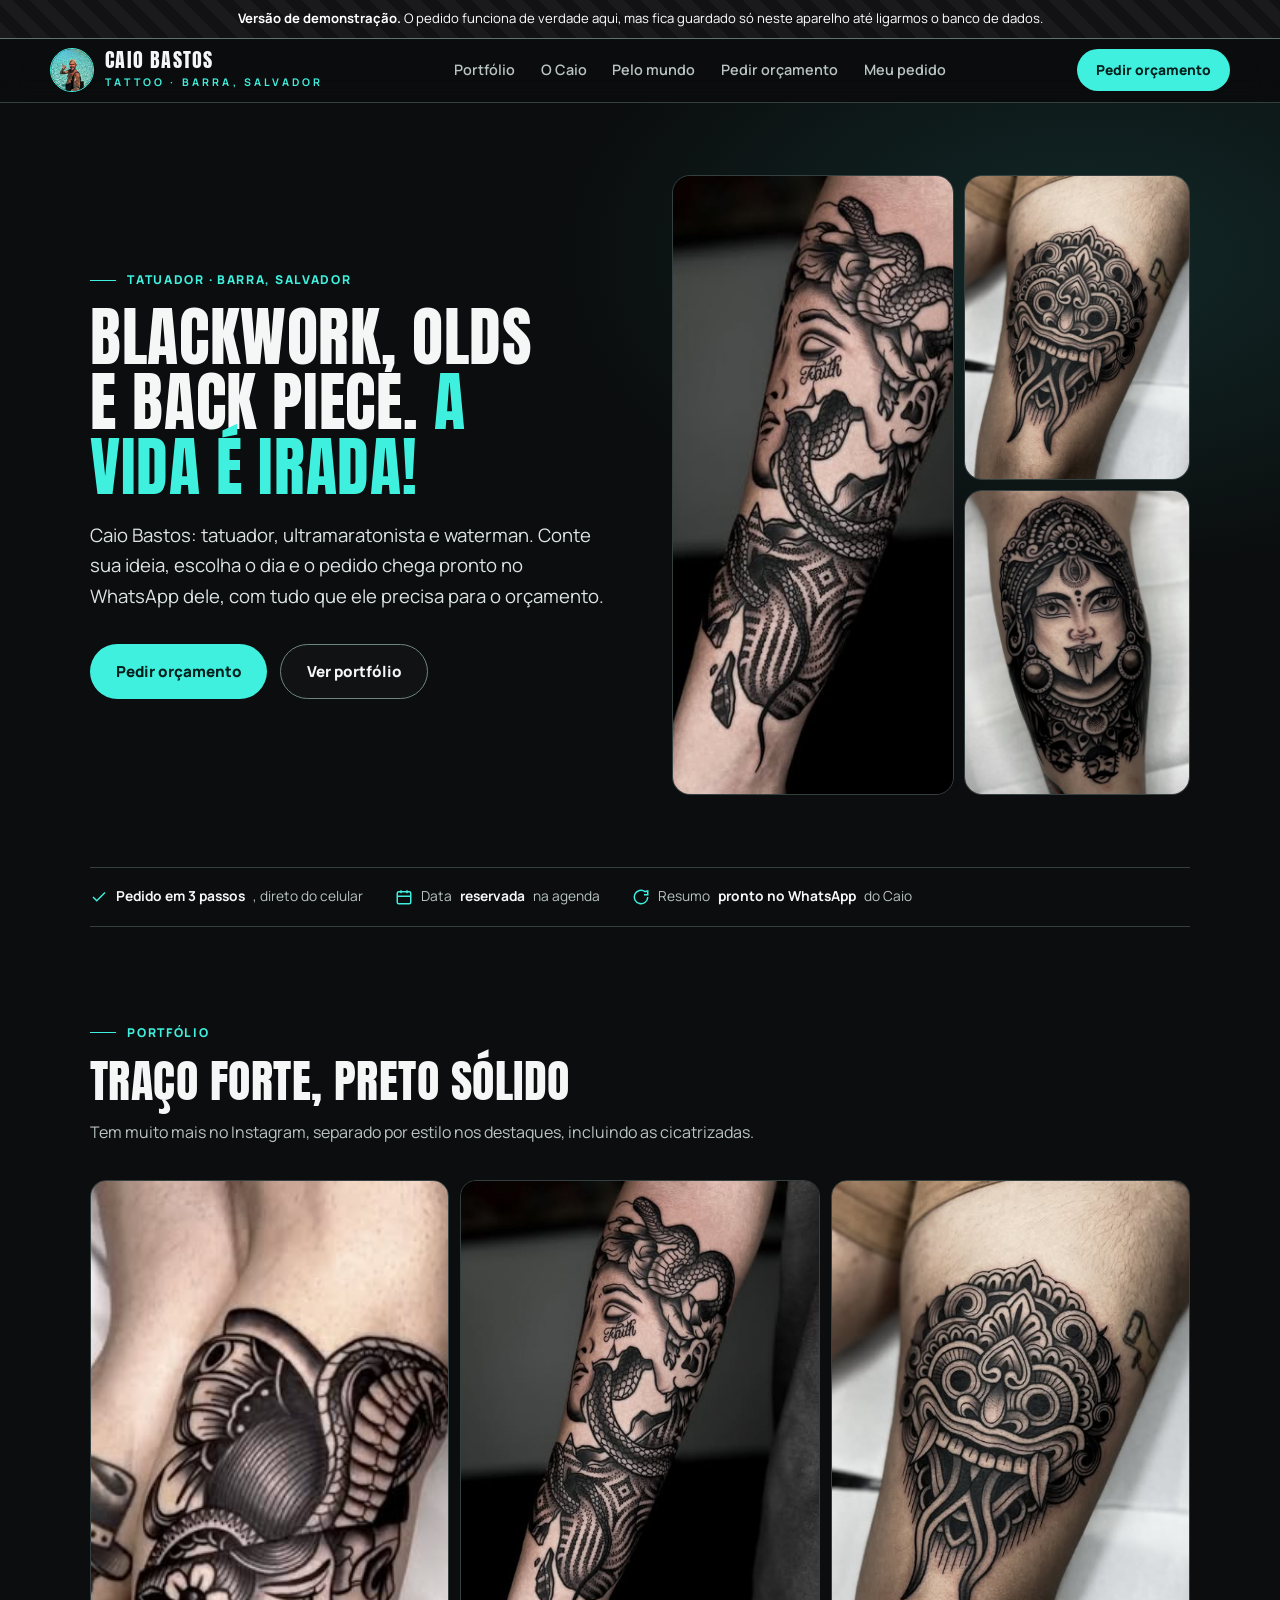
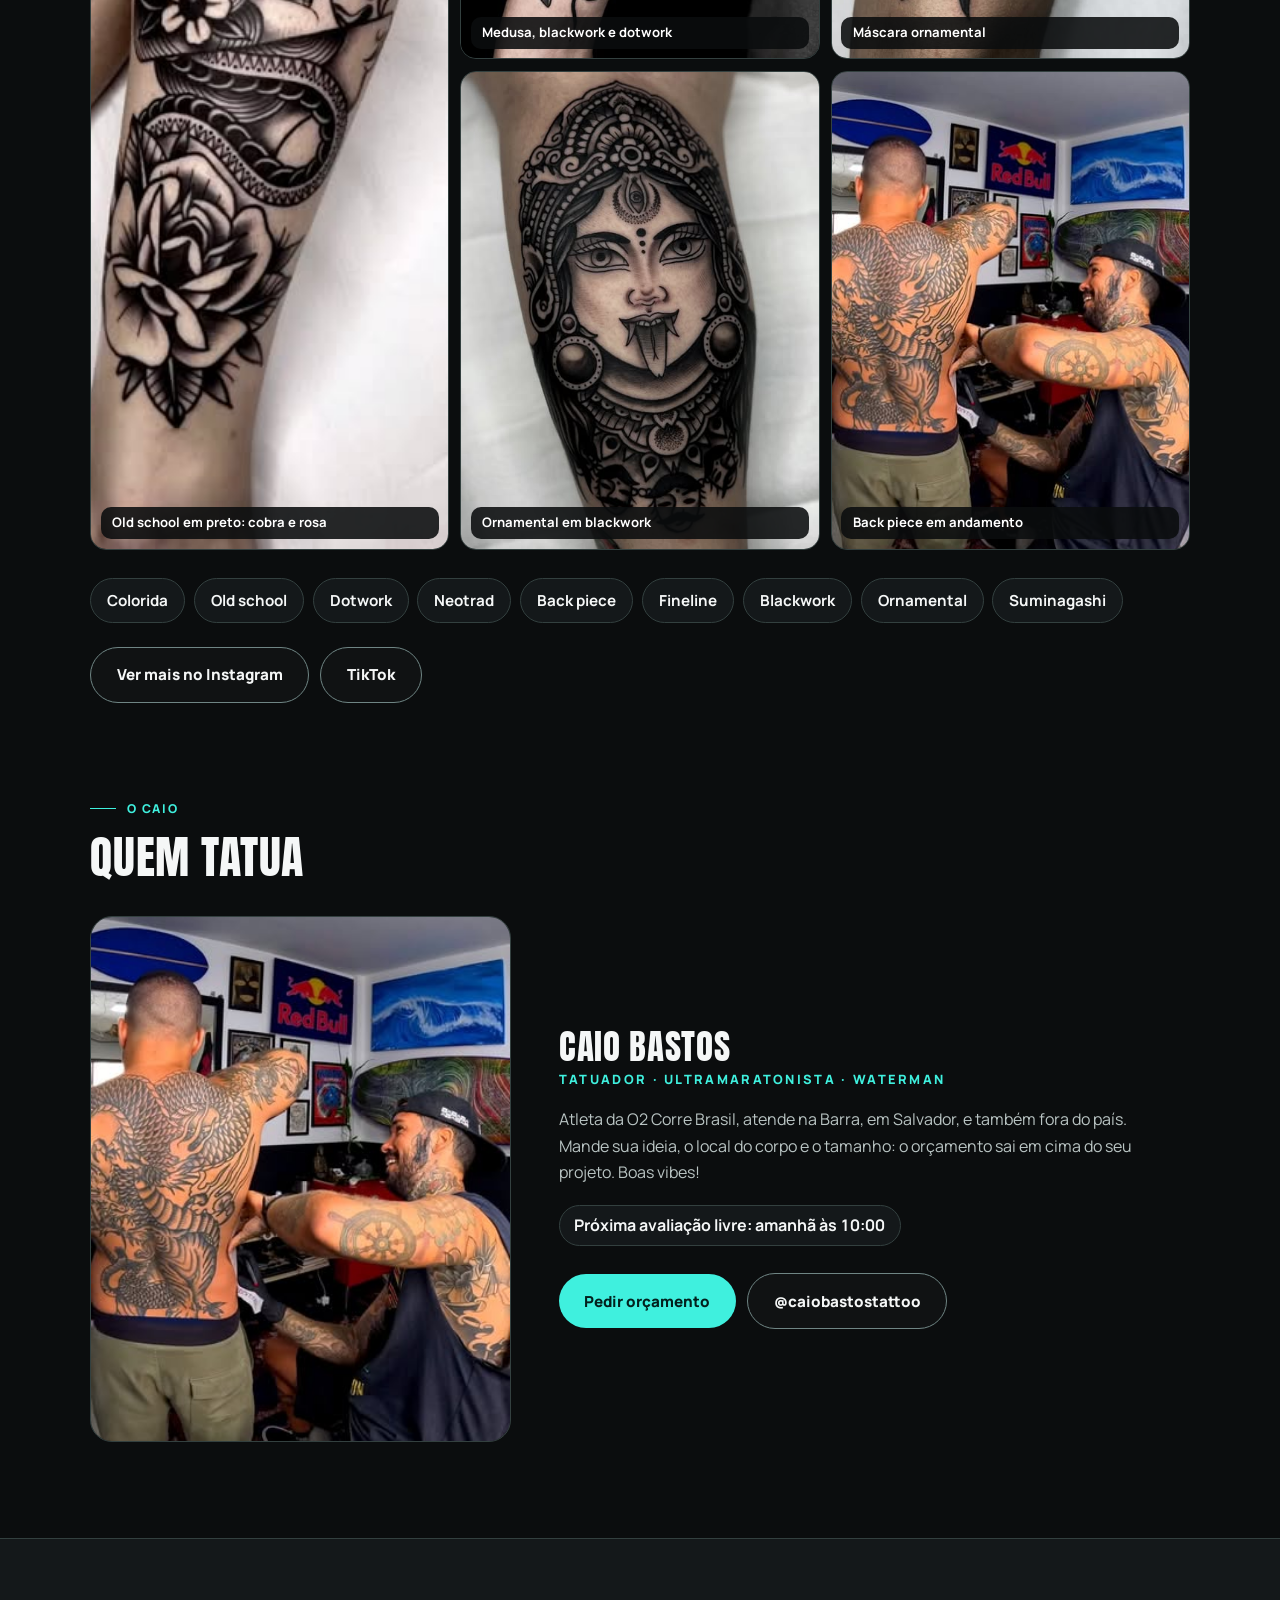
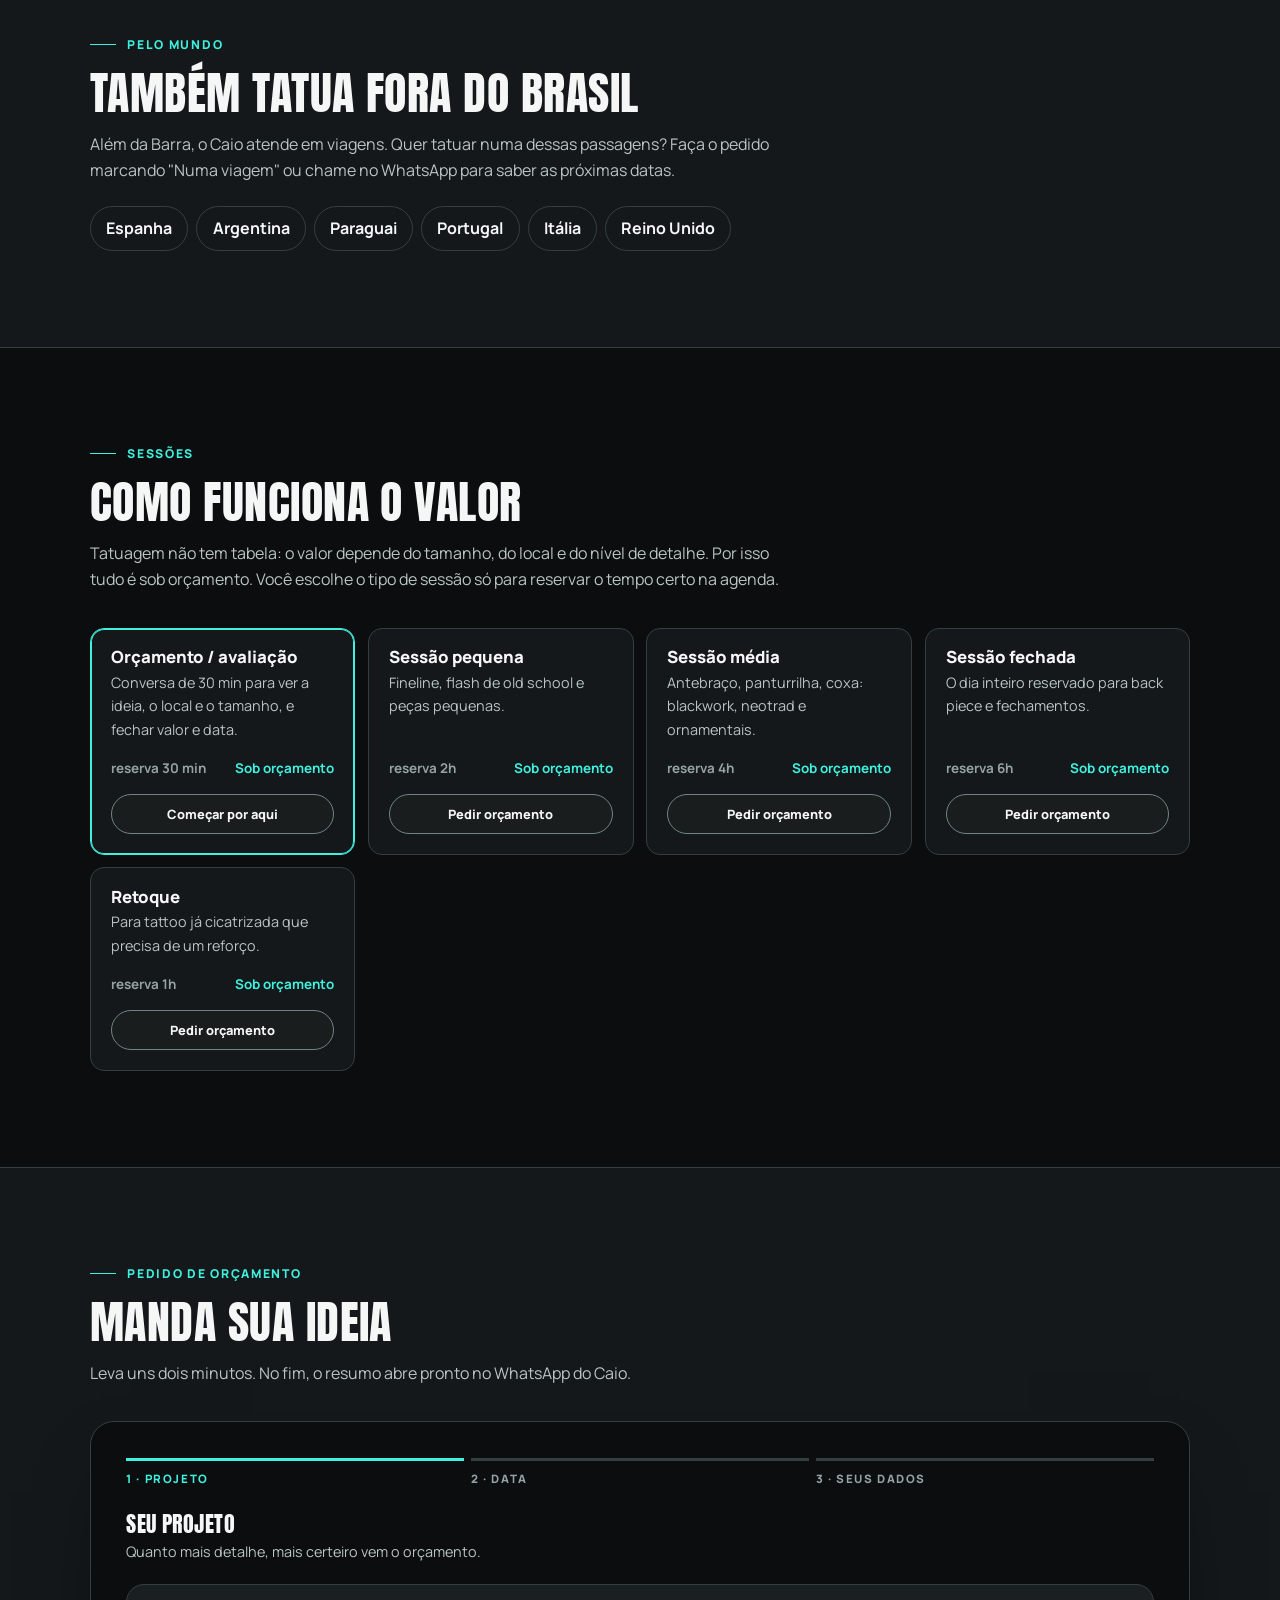
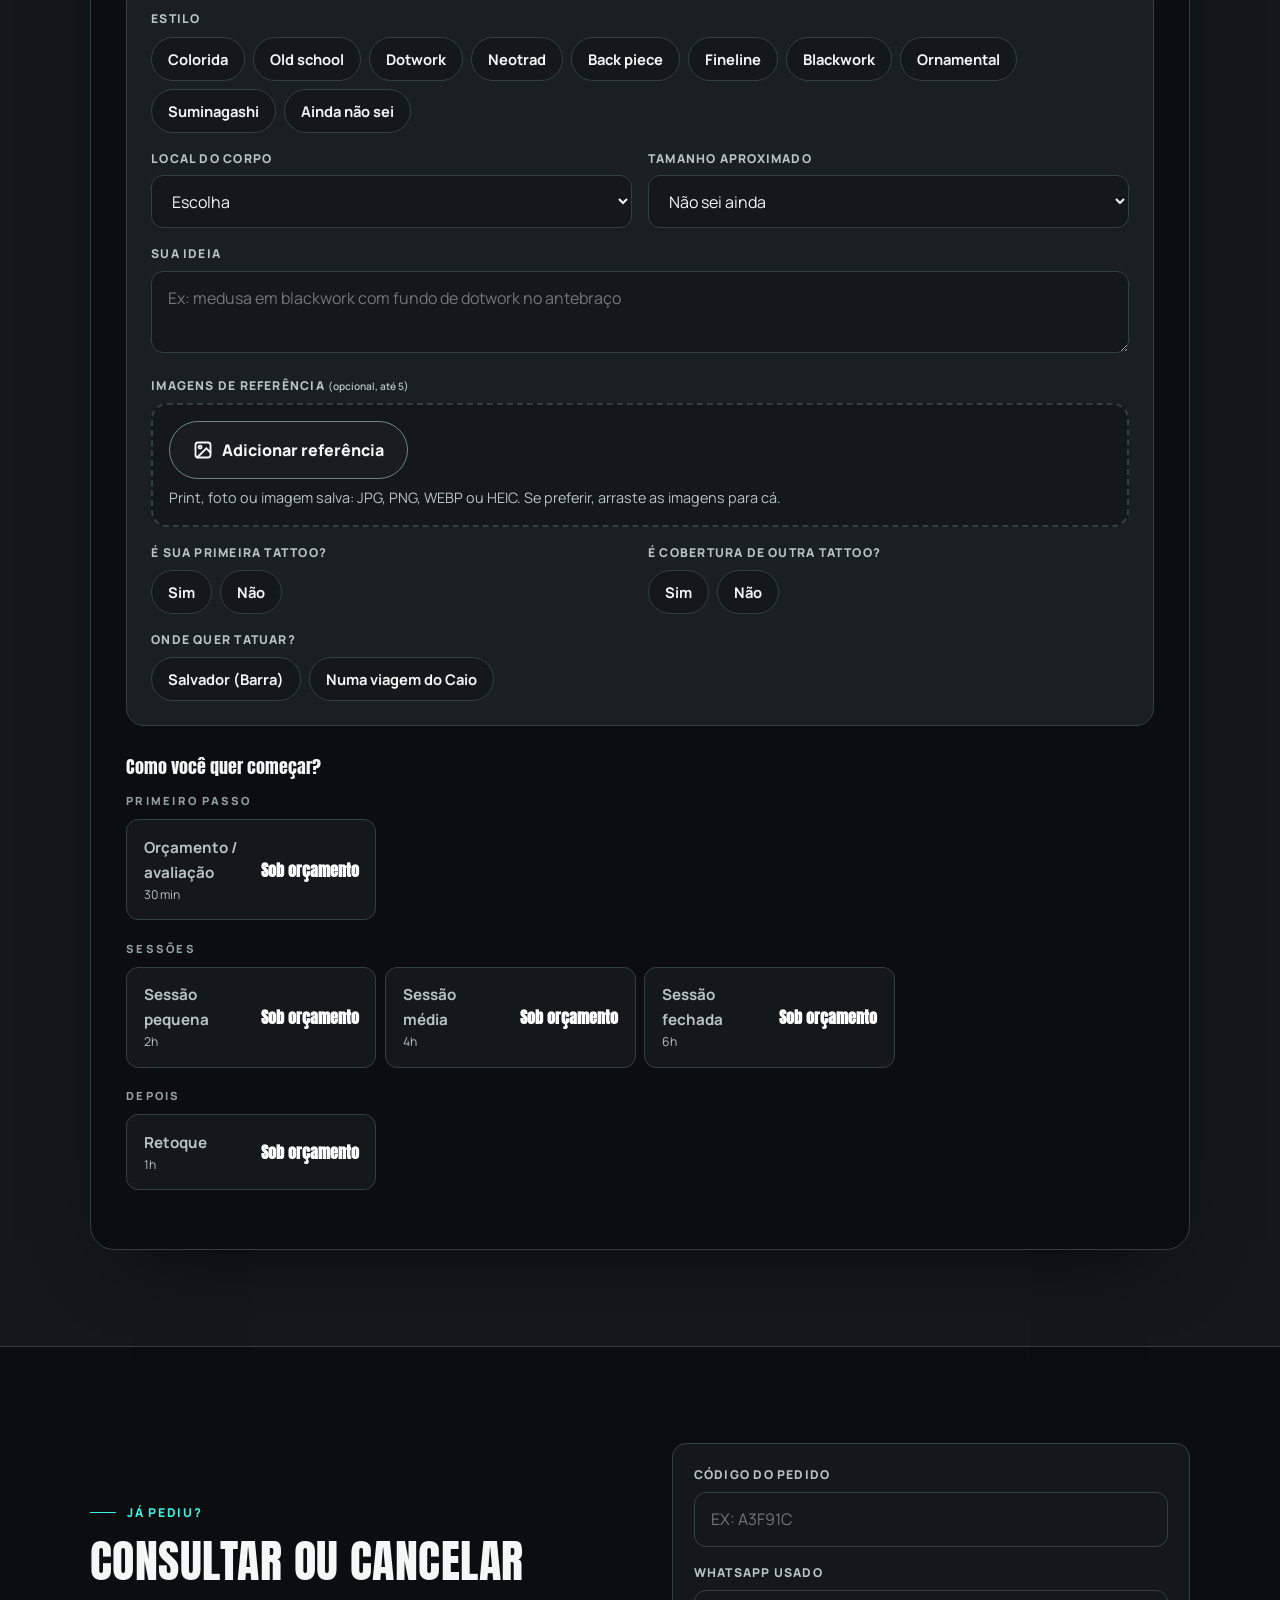
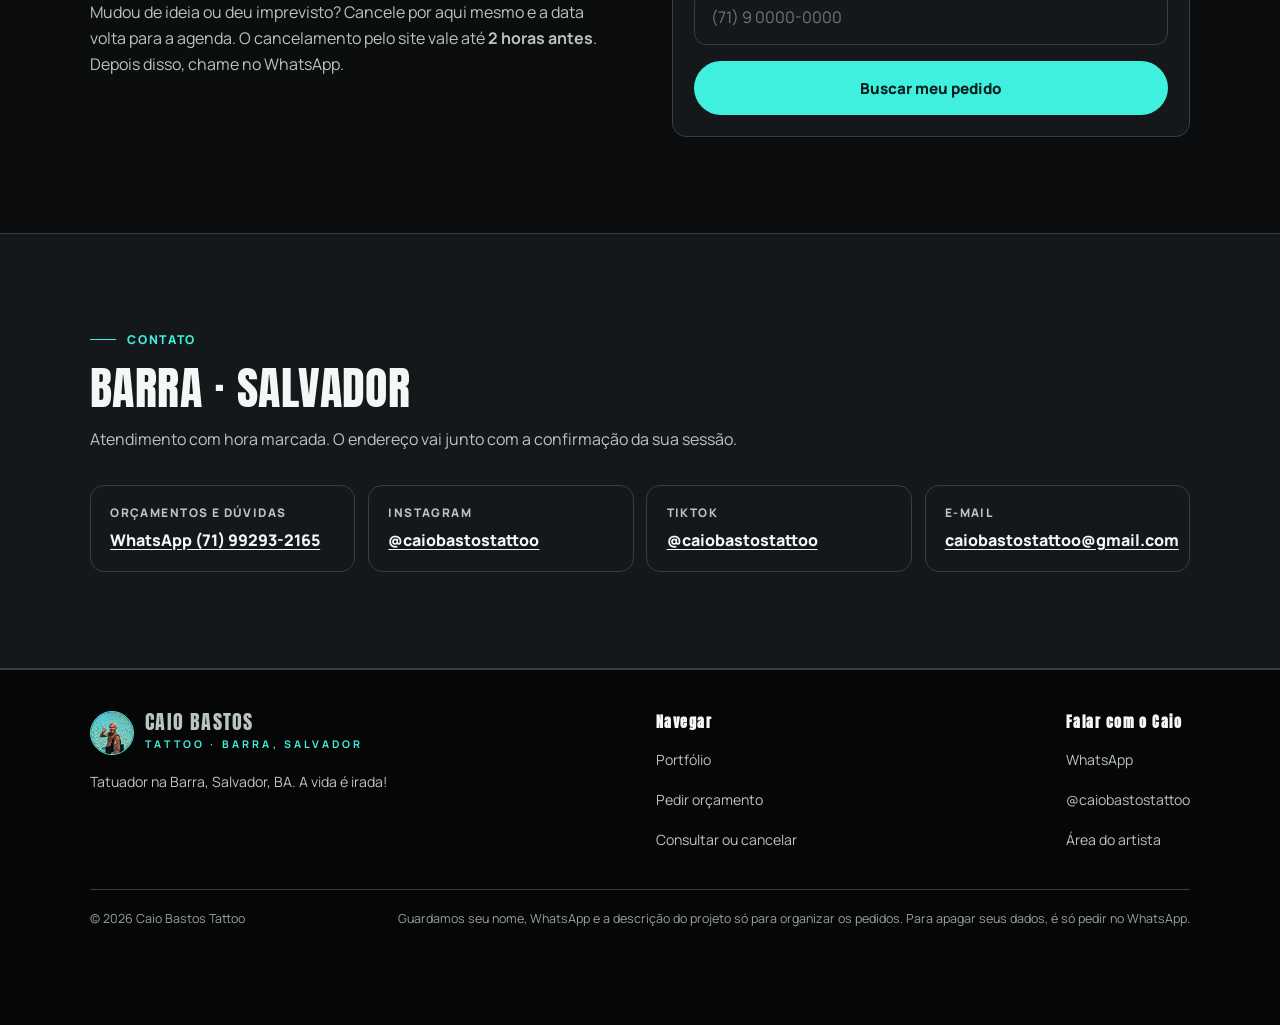
==== commit cade0e0f: "Atualiza o site" ====
--- a/index.html
+++ b/index.html
@@ -18,7 +18,7 @@
 <link rel="preconnect" href="https://fonts.googleapis.com">
 <link rel="preconnect" href="https://fonts.gstatic.com" crossorigin>
 <link href="https://fonts.googleapis.com/css2?family=Anton&family=Manrope:wght@400;500;600;700;800&display=swap" rel="stylesheet">
-<link rel="stylesheet" href="assets/estilo.css?v=20260923223228">
+<link rel="stylesheet" href="assets/estilo.css?v=20260924114340">
 
 <script type="application/ld+json">
 {
@@ -273,7 +273,7 @@
             </div>
             <div class="campo">
               <label for="cli-obs">Referência <span style="text-transform:none;letter-spacing:0;font-weight:500">(opcional)</span></label>
-              <textarea id="cli-obs" name="obs" maxlength="240" placeholder="Link de uma imagem de referência, ou algo que o Caio precisa saber"></textarea>
+              <textarea id="cli-obs" name="obs" maxlength="240" placeholder="Algo mais que o Caio precisa saber (as imagens de referência vão no passo do projeto)"></textarea>
             </div>
           </div>
           <div id="msg-form"></div>
@@ -398,8 +398,8 @@
   Pedir orçamento
 </a>
 
-<script src="assets/config.js?v=20260923223228"></script>
-<script src="assets/tattoo.js?v=20260923223228"></script>
-<script src="assets/agenda.js?v=20260923223228"></script>
+<script src="assets/config.js?v=20260924114340"></script>
+<script src="assets/tattoo.js?v=20260924114340"></script>
+<script src="assets/agenda.js?v=20260924114340"></script>
 </body>
 </html>
--- a/assets/estilo.css
+++ b/assets/estilo.css
@@ -629,3 +629,46 @@
 .copiado{font-size:.86rem;color:var(--cinza);margin-top:.6rem;min-height:1.2em}
 .paises{display:flex;flex-wrap:wrap;gap:.5rem;margin-top:1.4rem}
 .paises span{padding:.5rem .95rem;border-radius:100px;border:1.5px solid var(--borda);font-weight:700;background:var(--grafite)}
+
+/* =====================================================================
+   Imagens de referência (pedido) + lupa do painel — igual nos dois sites
+   ===================================================================== */
+.anexos .rotulo-campo small{text-transform:none;letter-spacing:0;font-weight:600}
+.anexo-zona{
+  display:flex;flex-direction:column;align-items:flex-start;gap:.55rem;
+  padding:1rem;border:2px dashed var(--borda);border-radius:16px;background:var(--grafite);
+  transition:border-color .15s, background .15s;
+}
+.anexo-zona.arrastando{border-color:var(--prata);background:var(--chumbo)}
+.anexo-add{min-height:56px;font-size:1rem;padding:.9rem 1.4rem;gap:.6rem}
+.anexo-add:disabled{opacity:.6}
+.anexo-dica{font-size:.9rem;color:var(--cinza);line-height:1.5}
+.so-desktop{display:none}
+@media(hover:hover) and (pointer:fine){ .so-desktop{display:inline} }
+@media(max-width:600px){ .anexo-add{width:100%} }
+.anexo-lista{list-style:none;display:flex;flex-wrap:wrap;gap:.6rem;margin-top:.7rem}
+.anexo-lista:empty{display:none}
+.anexo-lista li{position:relative;width:88px;height:88px;border-radius:12px;overflow:hidden;border:1.5px solid var(--borda);background:var(--chumbo)}
+.anexo-lista img{width:100%;height:100%;object-fit:cover}
+.anexo-tira{
+  position:absolute;top:4px;right:4px;width:34px;height:34px;border-radius:50%;
+  display:grid;place-items:center;background:rgba(0,0,0,.82);color:#fff;border:1.5px solid rgba(255,255,255,.7);
+}
+.anexo-tira:hover{background:#000}
+.anexo-tira::before{content:"";position:absolute;inset:-6px}
+.anexo-msg .aviso{margin:.6rem 0 0}
+.anexo-ok{
+  max-width:34rem;margin:0 auto 1rem;padding:.7rem 1rem;border-radius:12px;font-weight:700;font-size:.95rem;
+  border:1px solid rgba(37,211,102,.45);background:rgba(37,211,102,.1);color:var(--creme);
+}
+.anexo-ok.anexo-falhou{border-color:var(--vermelho);background:transparent}
+/* painel */
+.anexo-admin{margin-top:.55rem}
+.anexo-admin .anexo-lista{margin-top:0}
+.anexo-admin .anexo-lista li{width:72px;height:72px}
+.anexo-admin .anexo-lista button{display:block;width:100%;height:100%;cursor:zoom-in}
+.anexo-admin > span{display:block;margin-top:.4rem;font-size:.82rem}
+.lupa{margin:auto;max-width:min(94vw,1000px);max-height:94vh;padding:0;border:1px solid var(--borda);border-radius:16px;background:var(--fundo);color:var(--creme)}
+.lupa::backdrop{background:rgba(0,0,0,.82)}
+.lupa-topo{display:flex;align-items:center;justify-content:space-between;gap:1rem;padding:.6rem .6rem .6rem 1rem}
+.lupa img{display:block;max-width:100%;max-height:calc(94vh - 64px);margin:0 auto;object-fit:contain}
